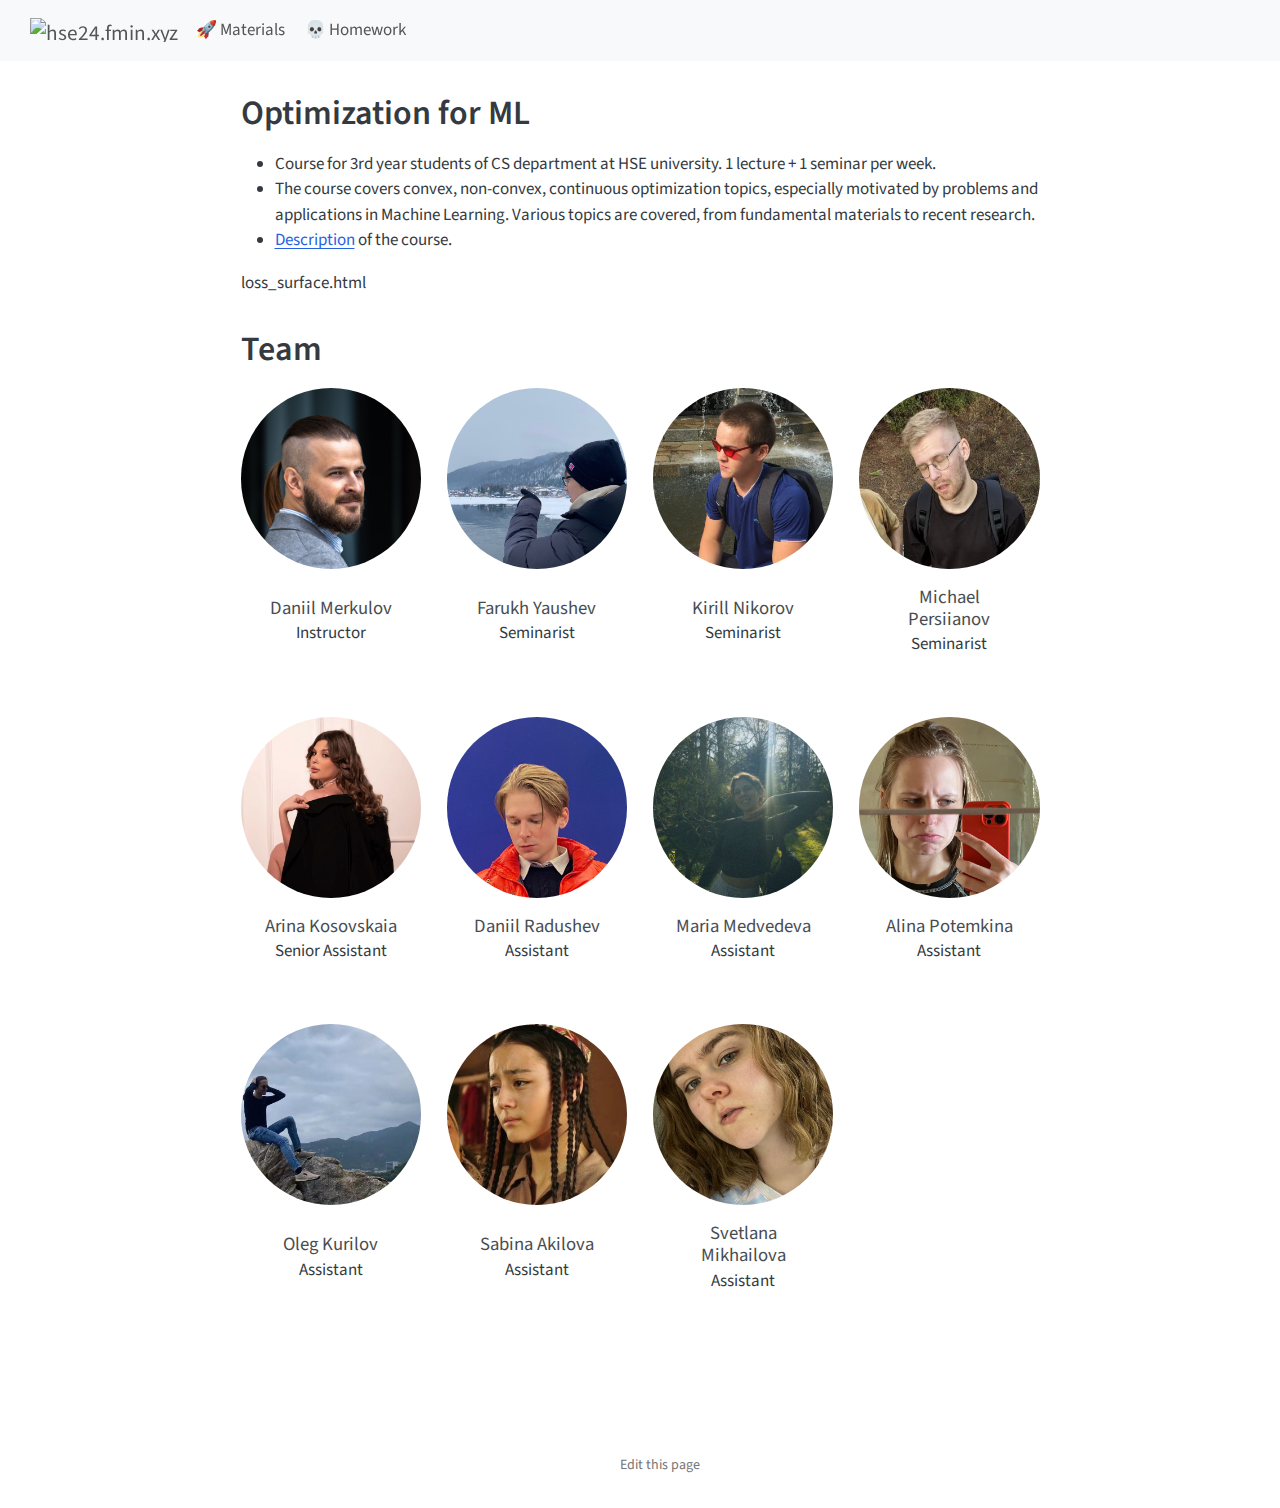
==== index.html @ 3925f7b0 "Built site for gh-pages" ====
<!DOCTYPE html>
<html xmlns="http://www.w3.org/1999/xhtml" lang="en" xml:lang="en"><head>

<meta charset="utf-8">
<meta name="generator" content="quarto-1.4.550">

<meta name="viewport" content="width=device-width, initial-scale=1.0, user-scalable=yes">


<title>🏡 Main</title>
<style>
code{white-space: pre-wrap;}
span.smallcaps{font-variant: small-caps;}
div.columns{display: flex; gap: min(4vw, 1.5em);}
div.column{flex: auto; overflow-x: auto;}
div.hanging-indent{margin-left: 1.5em; text-indent: -1.5em;}
ul.task-list{list-style: none;}
ul.task-list li input[type="checkbox"] {
  width: 0.8em;
  margin: 0 0.8em 0.2em -1em; /* quarto-specific, see https://github.com/quarto-dev/quarto-cli/issues/4556 */ 
  vertical-align: middle;
}
</style>


<script src="site_libs/quarto-nav/quarto-nav.js"></script>
<script src="site_libs/quarto-nav/headroom.min.js"></script>
<script src="site_libs/clipboard/clipboard.min.js"></script>
<script src="site_libs/quarto-search/autocomplete.umd.js"></script>
<script src="site_libs/quarto-search/fuse.min.js"></script>
<script src="site_libs/quarto-search/quarto-search.js"></script>
<meta name="quarto:offset" content="./">
<link href="./favicon.svg" rel="icon" type="image/svg+xml">
<script src="site_libs/quarto-listing/list.min.js"></script>
<script src="site_libs/quarto-listing/quarto-listing.js"></script>
<script src="site_libs/quarto-html/quarto.js"></script>
<script src="site_libs/quarto-html/popper.min.js"></script>
<script src="site_libs/quarto-html/tippy.umd.min.js"></script>
<script src="site_libs/quarto-html/anchor.min.js"></script>
<link href="site_libs/quarto-html/tippy.css" rel="stylesheet">
<link href="site_libs/quarto-html/quarto-syntax-highlighting.css" rel="stylesheet" id="quarto-text-highlighting-styles">
<script src="site_libs/bootstrap/bootstrap.min.js"></script>
<link href="site_libs/bootstrap/bootstrap-icons.css" rel="stylesheet">
<link href="site_libs/bootstrap/bootstrap.min.css" rel="stylesheet" id="quarto-bootstrap" data-mode="light">
<script id="quarto-search-options" type="application/json">{
  "location": "navbar",
  "copy-button": false,
  "collapse-after": 3,
  "panel-placement": "end",
  "type": "textbox",
  "limit": 50,
  "keyboard-shortcut": [
    "f",
    "/",
    "s"
  ],
  "language": {
    "search-no-results-text": "No results",
    "search-matching-documents-text": "matching documents",
    "search-copy-link-title": "Copy link to search",
    "search-hide-matches-text": "Hide additional matches",
    "search-more-match-text": "more match in this document",
    "search-more-matches-text": "more matches in this document",
    "search-clear-button-title": "Clear",
    "search-text-placeholder": "",
    "search-detached-cancel-button-title": "Cancel",
    "search-submit-button-title": "Submit",
    "search-label": "Search"
  }
}</script>
<script>

  window.document.addEventListener("DOMContentLoaded", function (_event) {
    const listingTargetEl = window.document.querySelector('#listing-team .list');
    if (!listingTargetEl) {
      // No listing discovered, do not attach.
      return; 
    }

    const options = {
      valueNames: ['listing-name','listing-role','listing-image',{ data: ['index'] },{ data: ['categories'] }],
      
      searchColumns: ["listing-name","listing-role","listing-image"],
    };

    window['quarto-listings'] = window['quarto-listings'] || {};
    window['quarto-listings']['listing-team'] = new List('listing-team', options);

    if (window['quarto-listing-loaded']) {
      window['quarto-listing-loaded']();
    }
  });

  window.addEventListener('hashchange',() => {
    if (window['quarto-listing-loaded']) {
      window['quarto-listing-loaded']();
    }
  })
  </script>
<script src="https://cdn.jsdelivr.net/npm/katex@0.16.9/dist/contrib/copy-tex.min.js" integrity="sha384-ww/583aHhxWkz5DEVn6OKtNiIaLi2iBRNZXfJRiY1Ai7tnJ9UXpEsyvOITVpTl4A" crossorigin="anonymous"></script>

  <script>window.backupDefine = window.define; window.define = undefined;</script><script src="https://cdn.jsdelivr.net/npm/katex@0.15.1/dist/katex.min.js"></script>
  <script>document.addEventListener("DOMContentLoaded", function () {
 var mathElements = document.getElementsByClassName("math");
 var macros = [];
 for (var i = 0; i < mathElements.length; i++) {
  var texText = mathElements[i].firstChild;
  if (mathElements[i].tagName == "SPAN") {
   katex.render(texText.data, mathElements[i], {
    displayMode: mathElements[i].classList.contains('display'),
    throwOnError: false,
    macros: macros,
    fleqn: false
   });
}}});
  </script>
  <script>window.define = window.backupDefine; window.backupDefine = undefined;</script><link rel="stylesheet" href="https://cdn.jsdelivr.net/npm/katex@0.15.1/dist/katex.min.css">

<script type="text/javascript">
const typesetMath = (el) => {
  if (window.MathJax) {
    // MathJax Typeset
    window.MathJax.typeset([el]);
  } else if (window.katex) {
    // KaTeX Render
    var mathElements = el.getElementsByClassName("math");
    var macros = [];
    for (var i = 0; i < mathElements.length; i++) {
      var texText = mathElements[i].firstChild;
      if (mathElements[i].tagName == "SPAN") {
        window.katex.render(texText.data, mathElements[i], {
          displayMode: mathElements[i].classList.contains('display'),
          throwOnError: false,
          macros: macros,
          fleqn: false
        });
      }
    }
  }
}
window.Quarto = {
  typesetMath
};
</script>

<meta property="og:title" content="🏡 Main">
<meta name="twitter:title" content="🏡 Main">
<meta name="twitter:card" content="summary">
</head>

<body class="nav-fixed fullcontent">

<div id="quarto-search-results"></div>
  <header id="quarto-header" class="headroom fixed-top">
    <nav class="navbar navbar-expand-lg " data-bs-theme="dark">
      <div class="navbar-container container-fluid">
      <div class="navbar-brand-container mx-auto">
    <a href="./index.html" class="navbar-brand navbar-brand-logo">
    <img src="./logo.svg" alt="hse24.fmin.xyz" class="navbar-logo">
    </a>
  </div>
            <div id="quarto-search" class="" title="Search"></div>
          <button class="navbar-toggler" type="button" data-bs-toggle="collapse" data-bs-target="#navbarCollapse" aria-controls="navbarCollapse" aria-expanded="false" aria-label="Toggle navigation" onclick="if (window.quartoToggleHeadroom) { window.quartoToggleHeadroom(); }">
  <span class="navbar-toggler-icon"></span>
</button>
          <div class="collapse navbar-collapse" id="navbarCollapse">
            <ul class="navbar-nav navbar-nav-scroll me-auto">
  <li class="nav-item">
    <a class="nav-link" href="./program.html"> 
<span class="menu-text">🚀 Materials</span></a>
  </li>  
  <li class="nav-item">
    <a class="nav-link" href="./homework.html"> 
<span class="menu-text">💀 Homework</span></a>
  </li>  
</ul>
          </div> <!-- /navcollapse -->
          <div class="quarto-navbar-tools tools-wide">
    <a href="https://github.com/MerkulovDaniil/hse24" title="" class="quarto-navigation-tool px-1" aria-label=""><i class="bi bi-github"></i></a>
    <a href="https://www.youtube.com/playlist?list=PLQSHEO58cjmPPMG0-jUeHNanO-3u6O_w4" title="" class="quarto-navigation-tool px-1" aria-label=""><i class="bi bi-youtube"></i></a>
    <a href="https://t.me/hse24_fmin" title="" class="quarto-navigation-tool px-1" aria-label=""><i class="bi bi-telegram"></i></a>
    <a href="https://fmin.xyz" title="" class="quarto-navigation-tool px-1" aria-label=""><i class="bi bi-gem"></i></a>
</div>
      </div> <!-- /container-fluid -->
    </nav>
</header>
<!-- content -->
<div id="quarto-content" class="quarto-container page-columns page-rows-contents page-layout-article page-navbar">
<!-- sidebar -->
<!-- margin-sidebar -->
    
<!-- main -->
<main class="content" id="quarto-document-content">

<header id="title-block-header">
</header>


<section id="optimization-for-ml" class="level1">
<h1>Optimization for ML</h1>
<ul>
<li>Course for 3rd year students of CS department at HSE university. 1 lecture + 1 seminar per week.</li>
<li>The course covers convex, non-convex, continuous optimization topics, especially motivated by problems and applications in Machine Learning. Various topics are covered, from fundamental materials to recent research.</li>
<li><a href="./lectures/lec_0/lec_0.pdf">Description</a> of the course.</li>
</ul>
<div class="plotly">
<p>loss_surface.html</p>
</div>
</section>
<section id="team" class="level1">
<h1>Team</h1>
<div id="listing-team" class="quarto-listing quarto-listing-container-custom">
<div id="listing-team" class="quarto-listing quarto-listing-container-grid">
    <div class="list grid quarto-listing-cols-4">
        
            <div class="g-col-1">
                <div class="quarto-grid-item card h-100 card-left borderless">
                  <p class="card-img-top">
                    <img src="photos/dm.jpeg" class="thumbnail-image card-img" style="height: 150px;">
                  </p>
                  <div class="card-body post-contents">
                    <h5 class="no-anchor card-title listing-title" data-anchor-id="team">
                      Daniil Merkulov
                    </h5>
                    <p>Instructor</p>
                  </div>
                </div>
              </div>
        
            <div class="g-col-1">
                <div class="quarto-grid-item card h-100 card-left borderless">
                  <p class="card-img-top">
                    <img src="photos/fy.jpeg" class="thumbnail-image card-img" style="height: 150px;">
                  </p>
                  <div class="card-body post-contents">
                    <h5 class="no-anchor card-title listing-title">
                      Farukh Yaushev
                    </h5>
                    <p>Seminarist</p>
                  </div>
                </div>
              </div>
        
            <div class="g-col-1">
                <div class="quarto-grid-item card h-100 card-left borderless">
                  <p class="card-img-top">
                    <img src="photos/kn.jpeg" class="thumbnail-image card-img" style="height: 150px;">
                  </p>
                  <div class="card-body post-contents">
                    <h5 class="no-anchor card-title listing-title">
                      Kirill Nikorov
                    </h5>
                    <p>Seminarist</p>
                  </div>
                </div>
              </div>
        
            <div class="g-col-1">
                <div class="quarto-grid-item card h-100 card-left borderless">
                  <p class="card-img-top">
                    <img src="photos/mp.jpeg" class="thumbnail-image card-img" style="height: 150px;">
                  </p>
                  <div class="card-body post-contents">
                    <h5 class="no-anchor card-title listing-title">
                      Michael Persiianov
                    </h5>
                    <p>Seminarist</p>
                  </div>
                </div>
              </div>
        
            <div class="g-col-1">
                <div class="quarto-grid-item card h-100 card-left borderless">
                  <p class="card-img-top">
                    <img src="photos/ak.jpeg" class="thumbnail-image card-img" style="height: 150px;">
                  </p>
                  <div class="card-body post-contents">
                    <h5 class="no-anchor card-title listing-title">
                      Arina Kosovskaia
                    </h5>
                    <p>Senior Assistant</p>
                  </div>
                </div>
              </div>
        
            <div class="g-col-1">
                <div class="quarto-grid-item card h-100 card-left borderless">
                  <p class="card-img-top">
                    <img src="photos/d.jpeg" class="thumbnail-image card-img" style="height: 150px;">
                  </p>
                  <div class="card-body post-contents">
                    <h5 class="no-anchor card-title listing-title">
                      Daniil Radushev
                    </h5>
                    <p>Assistant</p>
                  </div>
                </div>
              </div>
        
            <div class="g-col-1">
                <div class="quarto-grid-item card h-100 card-left borderless">
                  <p class="card-img-top">
                    <img src="photos/mm.jpeg" class="thumbnail-image card-img" style="height: 150px;">
                  </p>
                  <div class="card-body post-contents">
                    <h5 class="no-anchor card-title listing-title">
                      Maria Medvedeva
                    </h5>
                    <p>Assistant</p>
                  </div>
                </div>
              </div>
        
            <div class="g-col-1">
                <div class="quarto-grid-item card h-100 card-left borderless">
                  <p class="card-img-top">
                    <img src="photos/ap.jpeg" class="thumbnail-image card-img" style="height: 150px;">
                  </p>
                  <div class="card-body post-contents">
                    <h5 class="no-anchor card-title listing-title">
                      Alina Potemkina
                    </h5>
                    <p>Assistant</p>
                  </div>
                </div>
              </div>
        
            <div class="g-col-1">
                <div class="quarto-grid-item card h-100 card-left borderless">
                  <p class="card-img-top">
                    <img src="photos/ok.jpeg" class="thumbnail-image card-img" style="height: 150px;">
                  </p>
                  <div class="card-body post-contents">
                    <h5 class="no-anchor card-title listing-title">
                      Oleg Kurilov
                    </h5>
                    <p>Assistant</p>
                  </div>
                </div>
              </div>
        
            <div class="g-col-1">
                <div class="quarto-grid-item card h-100 card-left borderless">
                  <p class="card-img-top">
                    <img src="photos/s.jpeg" class="thumbnail-image card-img" style="height: 150px;">
                  </p>
                  <div class="card-body post-contents">
                    <h5 class="no-anchor card-title listing-title">
                      Sabina Akilova
                    </h5>
                    <p>Assistant</p>
                  </div>
                </div>
              </div>
        
            <div class="g-col-1">
                <div class="quarto-grid-item card h-100 card-left borderless">
                  <p class="card-img-top">
                    <img src="photos/sm.jpeg" class="thumbnail-image card-img" style="height: 150px;">
                  </p>
                  <div class="card-body post-contents">
                    <h5 class="no-anchor card-title listing-title">
                      Svetlana Mikhailova
                    </h5>
                    <p>Assistant</p>
                  </div>
                </div>
              </div>
        
    </div>
</div>
<div class="listing-no-matching d-none">
No matching items
</div>
</div>



</section>

</main> <!-- /main -->
<script id="quarto-html-after-body" type="application/javascript">
window.document.addEventListener("DOMContentLoaded", function (event) {
  const toggleBodyColorMode = (bsSheetEl) => {
    const mode = bsSheetEl.getAttribute("data-mode");
    const bodyEl = window.document.querySelector("body");
    if (mode === "dark") {
      bodyEl.classList.add("quarto-dark");
      bodyEl.classList.remove("quarto-light");
    } else {
      bodyEl.classList.add("quarto-light");
      bodyEl.classList.remove("quarto-dark");
    }
  }
  const toggleBodyColorPrimary = () => {
    const bsSheetEl = window.document.querySelector("link#quarto-bootstrap");
    if (bsSheetEl) {
      toggleBodyColorMode(bsSheetEl);
    }
  }
  toggleBodyColorPrimary();  
  const icon = "";
  const anchorJS = new window.AnchorJS();
  anchorJS.options = {
    placement: 'right',
    icon: icon
  };
  anchorJS.add('.anchored');
  const isCodeAnnotation = (el) => {
    for (const clz of el.classList) {
      if (clz.startsWith('code-annotation-')) {                     
        return true;
      }
    }
    return false;
  }
  const clipboard = new window.ClipboardJS('.code-copy-button', {
    text: function(trigger) {
      const codeEl = trigger.previousElementSibling.cloneNode(true);
      for (const childEl of codeEl.children) {
        if (isCodeAnnotation(childEl)) {
          childEl.remove();
        }
      }
      return codeEl.innerText;
    }
  });
  clipboard.on('success', function(e) {
    // button target
    const button = e.trigger;
    // don't keep focus
    button.blur();
    // flash "checked"
    button.classList.add('code-copy-button-checked');
    var currentTitle = button.getAttribute("title");
    button.setAttribute("title", "Copied!");
    let tooltip;
    if (window.bootstrap) {
      button.setAttribute("data-bs-toggle", "tooltip");
      button.setAttribute("data-bs-placement", "left");
      button.setAttribute("data-bs-title", "Copied!");
      tooltip = new bootstrap.Tooltip(button, 
        { trigger: "manual", 
          customClass: "code-copy-button-tooltip",
          offset: [0, -8]});
      tooltip.show();    
    }
    setTimeout(function() {
      if (tooltip) {
        tooltip.hide();
        button.removeAttribute("data-bs-title");
        button.removeAttribute("data-bs-toggle");
        button.removeAttribute("data-bs-placement");
      }
      button.setAttribute("title", currentTitle);
      button.classList.remove('code-copy-button-checked');
    }, 1000);
    // clear code selection
    e.clearSelection();
  });
    var localhostRegex = new RegExp(/^(?:http|https):\/\/localhost\:?[0-9]*\//);
    var mailtoRegex = new RegExp(/^mailto:/);
      var filterRegex = new RegExp("https:\/\/hse24\.fmin\.xyz");
    var isInternal = (href) => {
        return filterRegex.test(href) || localhostRegex.test(href) || mailtoRegex.test(href);
    }
    // Inspect non-navigation links and adorn them if external
 	var links = window.document.querySelectorAll('a[href]:not(.nav-link):not(.navbar-brand):not(.toc-action):not(.sidebar-link):not(.sidebar-item-toggle):not(.pagination-link):not(.no-external):not([aria-hidden]):not(.dropdown-item):not(.quarto-navigation-tool)');
    for (var i=0; i<links.length; i++) {
      const link = links[i];
      if (!isInternal(link.href)) {
          // target, if specified
          link.setAttribute("target", "_blank");
          if (link.getAttribute("rel") === null) {
            link.setAttribute("rel", "noopener");
          }
      }
    }
  function tippyHover(el, contentFn, onTriggerFn, onUntriggerFn) {
    const config = {
      allowHTML: true,
      maxWidth: 500,
      delay: 100,
      arrow: false,
      appendTo: function(el) {
          return el.parentElement;
      },
      interactive: true,
      interactiveBorder: 10,
      theme: 'quarto',
      placement: 'bottom-start',
    };
    if (contentFn) {
      config.content = contentFn;
    }
    if (onTriggerFn) {
      config.onTrigger = onTriggerFn;
    }
    if (onUntriggerFn) {
      config.onUntrigger = onUntriggerFn;
    }
    window.tippy(el, config); 
  }
  const noterefs = window.document.querySelectorAll('a[role="doc-noteref"]');
  for (var i=0; i<noterefs.length; i++) {
    const ref = noterefs[i];
    tippyHover(ref, function() {
      // use id or data attribute instead here
      let href = ref.getAttribute('data-footnote-href') || ref.getAttribute('href');
      try { href = new URL(href).hash; } catch {}
      const id = href.replace(/^#\/?/, "");
      const note = window.document.getElementById(id);
      return note.innerHTML;
    });
  }
  const xrefs = window.document.querySelectorAll('a.quarto-xref');
  const processXRef = (id, note) => {
    // Strip column container classes
    const stripColumnClz = (el) => {
      el.classList.remove("page-full", "page-columns");
      if (el.children) {
        for (const child of el.children) {
          stripColumnClz(child);
        }
      }
    }
    stripColumnClz(note)
    if (id === null || id.startsWith('sec-')) {
      // Special case sections, only their first couple elements
      const container = document.createElement("div");
      if (note.children && note.children.length > 2) {
        container.appendChild(note.children[0].cloneNode(true));
        for (let i = 1; i < note.children.length; i++) {
          const child = note.children[i];
          if (child.tagName === "P" && child.innerText === "") {
            continue;
          } else {
            container.appendChild(child.cloneNode(true));
            break;
          }
        }
        if (window.Quarto?.typesetMath) {
          window.Quarto.typesetMath(container);
        }
        return container.innerHTML
      } else {
        if (window.Quarto?.typesetMath) {
          window.Quarto.typesetMath(note);
        }
        return note.innerHTML;
      }
    } else {
      // Remove any anchor links if they are present
      const anchorLink = note.querySelector('a.anchorjs-link');
      if (anchorLink) {
        anchorLink.remove();
      }
      if (window.Quarto?.typesetMath) {
        window.Quarto.typesetMath(note);
      }
      // TODO in 1.5, we should make sure this works without a callout special case
      if (note.classList.contains("callout")) {
        return note.outerHTML;
      } else {
        return note.innerHTML;
      }
    }
  }
  for (var i=0; i<xrefs.length; i++) {
    const xref = xrefs[i];
    tippyHover(xref, undefined, function(instance) {
      instance.disable();
      let url = xref.getAttribute('href');
      let hash = undefined; 
      if (url.startsWith('#')) {
        hash = url;
      } else {
        try { hash = new URL(url).hash; } catch {}
      }
      if (hash) {
        const id = hash.replace(/^#\/?/, "");
        const note = window.document.getElementById(id);
        if (note !== null) {
          try {
            const html = processXRef(id, note.cloneNode(true));
            instance.setContent(html);
          } finally {
            instance.enable();
            instance.show();
          }
        } else {
          // See if we can fetch this
          fetch(url.split('#')[0])
          .then(res => res.text())
          .then(html => {
            const parser = new DOMParser();
            const htmlDoc = parser.parseFromString(html, "text/html");
            const note = htmlDoc.getElementById(id);
            if (note !== null) {
              const html = processXRef(id, note);
              instance.setContent(html);
            } 
          }).finally(() => {
            instance.enable();
            instance.show();
          });
        }
      } else {
        // See if we can fetch a full url (with no hash to target)
        // This is a special case and we should probably do some content thinning / targeting
        fetch(url)
        .then(res => res.text())
        .then(html => {
          const parser = new DOMParser();
          const htmlDoc = parser.parseFromString(html, "text/html");
          const note = htmlDoc.querySelector('main.content');
          if (note !== null) {
            // This should only happen for chapter cross references
            // (since there is no id in the URL)
            // remove the first header
            if (note.children.length > 0 && note.children[0].tagName === "HEADER") {
              note.children[0].remove();
            }
            const html = processXRef(null, note);
            instance.setContent(html);
          } 
        }).finally(() => {
          instance.enable();
          instance.show();
        });
      }
    }, function(instance) {
    });
  }
      let selectedAnnoteEl;
      const selectorForAnnotation = ( cell, annotation) => {
        let cellAttr = 'data-code-cell="' + cell + '"';
        let lineAttr = 'data-code-annotation="' +  annotation + '"';
        const selector = 'span[' + cellAttr + '][' + lineAttr + ']';
        return selector;
      }
      const selectCodeLines = (annoteEl) => {
        const doc = window.document;
        const targetCell = annoteEl.getAttribute("data-target-cell");
        const targetAnnotation = annoteEl.getAttribute("data-target-annotation");
        const annoteSpan = window.document.querySelector(selectorForAnnotation(targetCell, targetAnnotation));
        const lines = annoteSpan.getAttribute("data-code-lines").split(",");
        const lineIds = lines.map((line) => {
          return targetCell + "-" + line;
        })
        let top = null;
        let height = null;
        let parent = null;
        if (lineIds.length > 0) {
            //compute the position of the single el (top and bottom and make a div)
            const el = window.document.getElementById(lineIds[0]);
            top = el.offsetTop;
            height = el.offsetHeight;
            parent = el.parentElement.parentElement;
          if (lineIds.length > 1) {
            const lastEl = window.document.getElementById(lineIds[lineIds.length - 1]);
            const bottom = lastEl.offsetTop + lastEl.offsetHeight;
            height = bottom - top;
          }
          if (top !== null && height !== null && parent !== null) {
            // cook up a div (if necessary) and position it 
            let div = window.document.getElementById("code-annotation-line-highlight");
            if (div === null) {
              div = window.document.createElement("div");
              div.setAttribute("id", "code-annotation-line-highlight");
              div.style.position = 'absolute';
              parent.appendChild(div);
            }
            div.style.top = top - 2 + "px";
            div.style.height = height + 4 + "px";
            div.style.left = 0;
            let gutterDiv = window.document.getElementById("code-annotation-line-highlight-gutter");
            if (gutterDiv === null) {
              gutterDiv = window.document.createElement("div");
              gutterDiv.setAttribute("id", "code-annotation-line-highlight-gutter");
              gutterDiv.style.position = 'absolute';
              const codeCell = window.document.getElementById(targetCell);
              const gutter = codeCell.querySelector('.code-annotation-gutter');
              gutter.appendChild(gutterDiv);
            }
            gutterDiv.style.top = top - 2 + "px";
            gutterDiv.style.height = height + 4 + "px";
          }
          selectedAnnoteEl = annoteEl;
        }
      };
      const unselectCodeLines = () => {
        const elementsIds = ["code-annotation-line-highlight", "code-annotation-line-highlight-gutter"];
        elementsIds.forEach((elId) => {
          const div = window.document.getElementById(elId);
          if (div) {
            div.remove();
          }
        });
        selectedAnnoteEl = undefined;
      };
        // Handle positioning of the toggle
    window.addEventListener(
      "resize",
      throttle(() => {
        elRect = undefined;
        if (selectedAnnoteEl) {
          selectCodeLines(selectedAnnoteEl);
        }
      }, 10)
    );
    function throttle(fn, ms) {
    let throttle = false;
    let timer;
      return (...args) => {
        if(!throttle) { // first call gets through
            fn.apply(this, args);
            throttle = true;
        } else { // all the others get throttled
            if(timer) clearTimeout(timer); // cancel #2
            timer = setTimeout(() => {
              fn.apply(this, args);
              timer = throttle = false;
            }, ms);
        }
      };
    }
      // Attach click handler to the DT
      const annoteDls = window.document.querySelectorAll('dt[data-target-cell]');
      for (const annoteDlNode of annoteDls) {
        annoteDlNode.addEventListener('click', (event) => {
          const clickedEl = event.target;
          if (clickedEl !== selectedAnnoteEl) {
            unselectCodeLines();
            const activeEl = window.document.querySelector('dt[data-target-cell].code-annotation-active');
            if (activeEl) {
              activeEl.classList.remove('code-annotation-active');
            }
            selectCodeLines(clickedEl);
            clickedEl.classList.add('code-annotation-active');
          } else {
            // Unselect the line
            unselectCodeLines();
            clickedEl.classList.remove('code-annotation-active');
          }
        });
      }
  const findCites = (el) => {
    const parentEl = el.parentElement;
    if (parentEl) {
      const cites = parentEl.dataset.cites;
      if (cites) {
        return {
          el,
          cites: cites.split(' ')
        };
      } else {
        return findCites(el.parentElement)
      }
    } else {
      return undefined;
    }
  };
  var bibliorefs = window.document.querySelectorAll('a[role="doc-biblioref"]');
  for (var i=0; i<bibliorefs.length; i++) {
    const ref = bibliorefs[i];
    const citeInfo = findCites(ref);
    if (citeInfo) {
      tippyHover(citeInfo.el, function() {
        var popup = window.document.createElement('div');
        citeInfo.cites.forEach(function(cite) {
          var citeDiv = window.document.createElement('div');
          citeDiv.classList.add('hanging-indent');
          citeDiv.classList.add('csl-entry');
          var biblioDiv = window.document.getElementById('ref-' + cite);
          if (biblioDiv) {
            citeDiv.innerHTML = biblioDiv.innerHTML;
          }
          popup.appendChild(citeDiv);
        });
        return popup.innerHTML;
      });
    }
  }
});
</script>
</div> <!-- /content -->




<footer class="footer"><div class="nav-footer"><div class="nav-footer-center"><div class="toc-actions"><ul><li><a href="https://github.com/MerkulovDaniil/hse24/edit/main/index.md" class="toc-action"><i class="bi bi-github"></i>Edit this page</a></li></ul></div></div></div></footer></body></html>
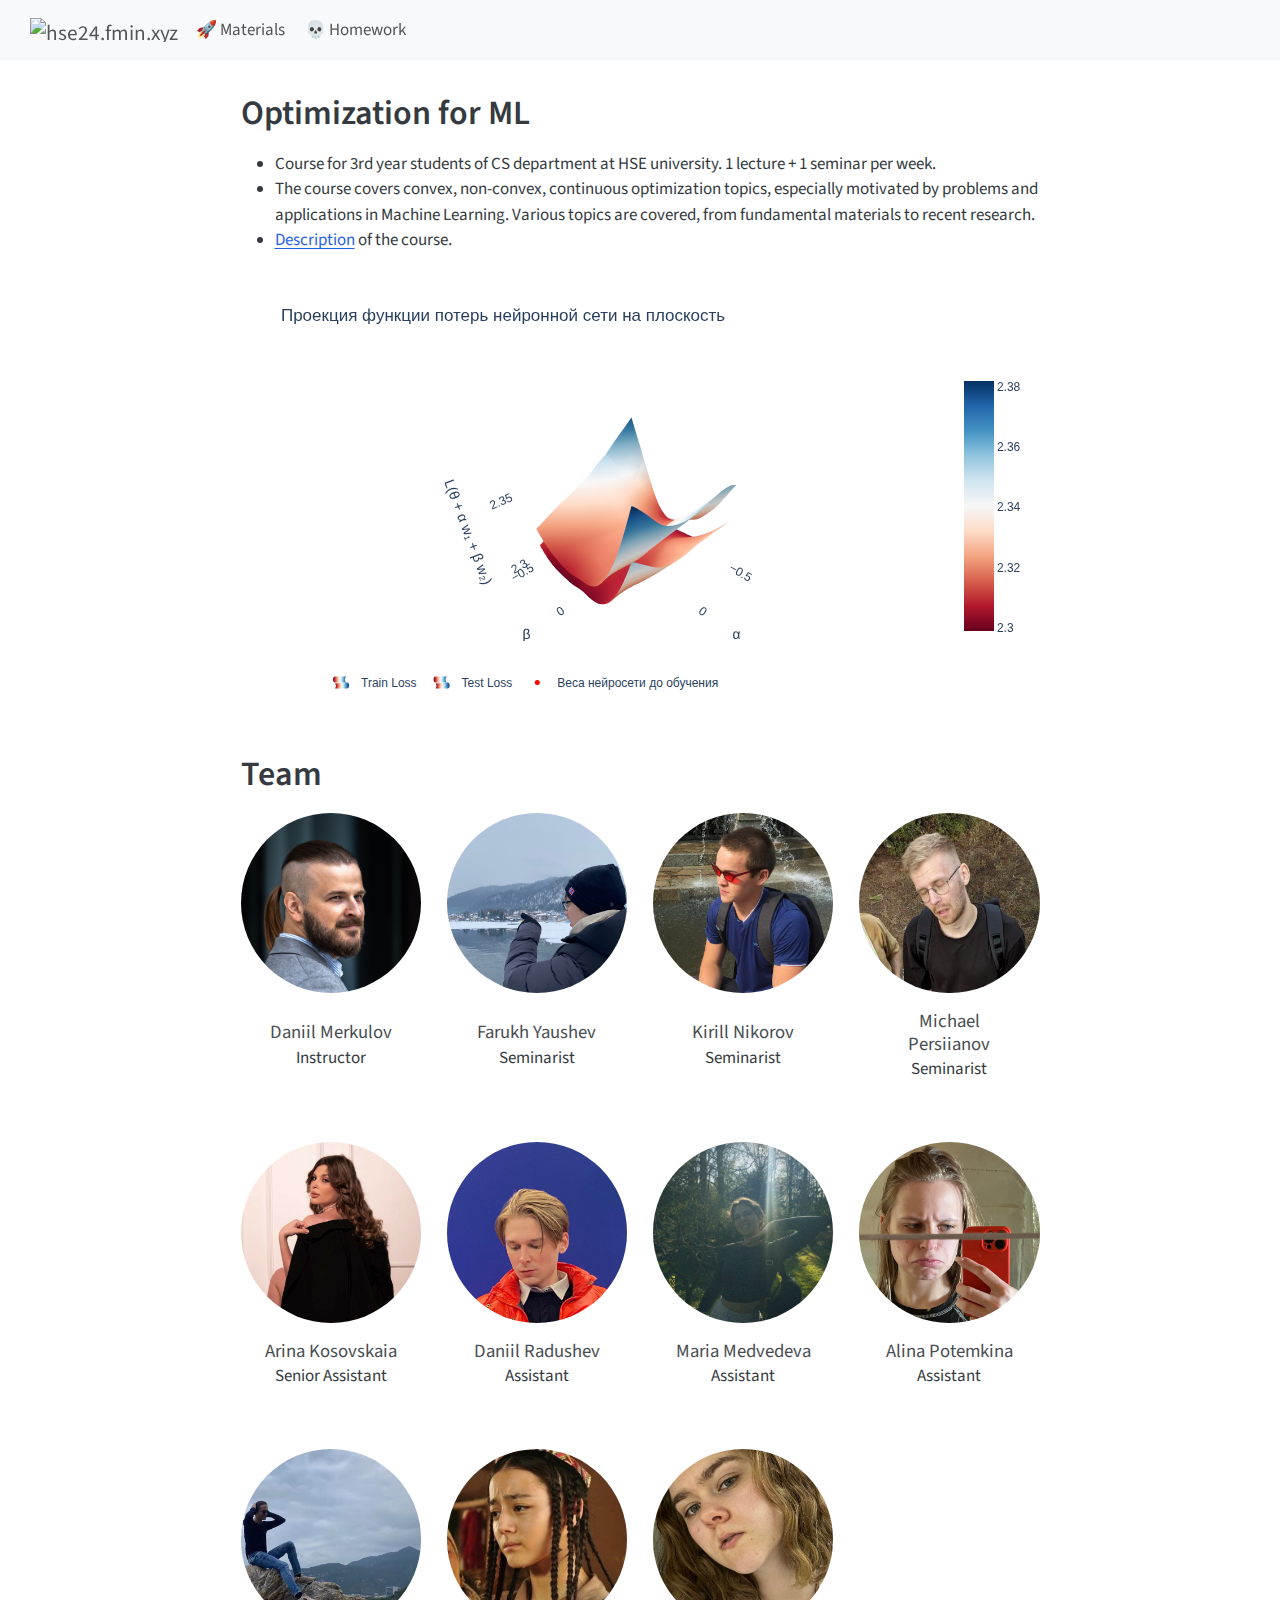
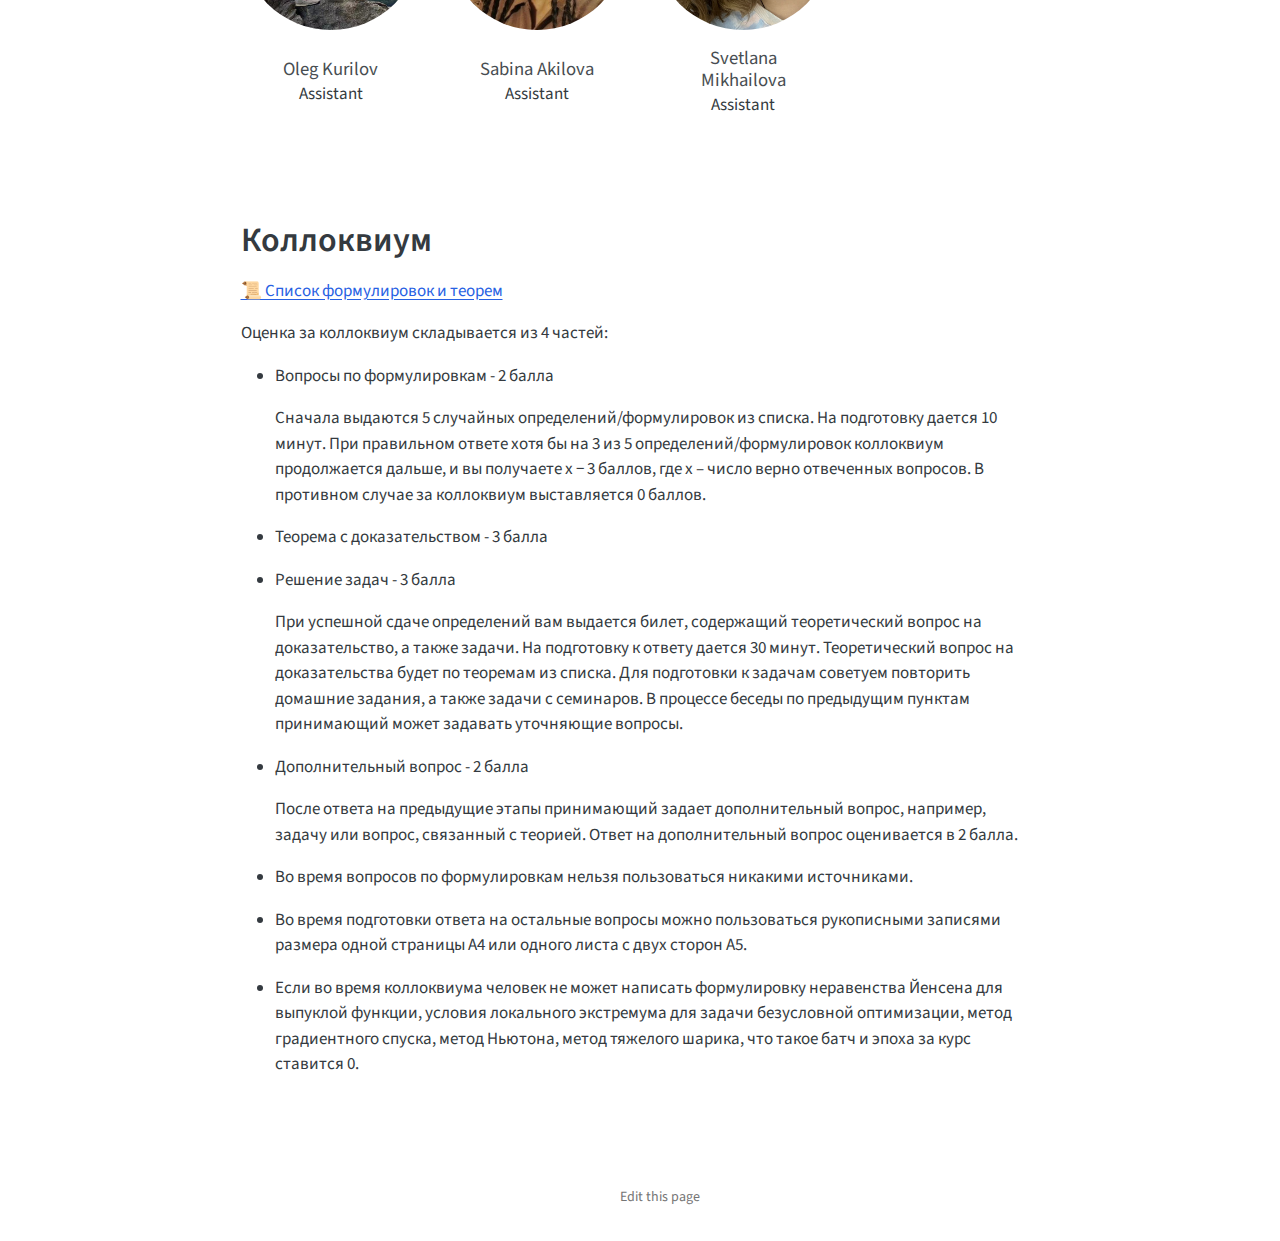
==== commit de22ee7c: "Built site for gh-pages" ====
--- a/index.html
+++ b/index.html
@@ -2,7 +2,7 @@
 <html xmlns="http://www.w3.org/1999/xhtml" lang="en" xml:lang="en"><head>
 
 <meta charset="utf-8">
-<meta name="generator" content="quarto-1.4.550">
+<meta name="generator" content="quarto-1.4.554">
 
 <meta name="viewport" content="width=device-width, initial-scale=1.0, user-scalable=yes">
 
@@ -144,7 +144,9 @@
 </script>
 
 <meta property="og:title" content="🏡 Main">
+<meta property="og:description" content="">
 <meta name="twitter:title" content="🏡 Main">
+<meta name="twitter:description" content="">
 <meta name="twitter:card" content="summary">
 </head>
 
@@ -203,9 +205,8 @@
 <li>The course covers convex, non-convex, continuous optimization topics, especially motivated by problems and applications in Machine Learning. Various topics are covered, from fundamental materials to recent research.</li>
 <li><a href="./lectures/lec_0/lec_0.pdf">Description</a> of the course.</li>
 </ul>
-<div class="plotly">
-<p>loss_surface.html</p>
-</div>
+<div>                        <script type="text/javascript">window.PlotlyConfig = {MathJaxConfig: 'local'};</script>
+        <script charset="utf-8" src="https://cdn.plot.ly/plotly-2.24.1.min.js"></script>                <div id="6751aebf-e79e-41d0-a010-e75792e15b63" class="plotly-graph-div" style="height:100%; width:100%;"></div>            <script type="text/javascript">                                    window.PLOTLYENV=window.PLOTLYENV || {};                                    if (document.getElementById("6751aebf-e79e-41d0-a010-e75792e15b63")) {                    Plotly.newPlot(                        "6751aebf-e79e-41d0-a010-e75792e15b63",                        [{"cmax":2.3818585872650146,"cmin":2.2989792823791504,"coloraxis":"coloraxis","colorscale":[[0.0,"rgb(103,0,31)"],[0.1,"rgb(178,24,43)"],[0.2,"rgb(214,96,77)"],[0.3,"rgb(244,165,130)"],[0.4,"rgb(253,219,199)"],[0.5,"rgb(247,247,247)"],[0.6,"rgb(209,229,240)"],[0.7,"rgb(146,197,222)"],[0.8,"rgb(67,147,195)"],[0.9,"rgb(33,102,172)"],[1.0,"rgb(5,48,97)"]],"hovertemplate":"\u03b1: %{x:.2f}\u003cbr\u003e\u03b2: %{y:.2f}\u003cbr\u003eTrain Loss: %{z:.2f}","name":"Train Loss","showlegend":true,"x":[-0.5,-0.48000001907348633,-0.4599999785423279,-0.4399999976158142,-0.42000001668930054,-0.3999999761581421,-0.3799999952316284,-0.36000001430511475,-0.3400000333786011,-0.3199999928474426,-0.30000001192092896,-0.2799999713897705,-0.25999999046325684,-0.24000000953674316,-0.2200000137090683,-0.20000003278255463,-0.18000000715255737,-0.15999998152256012,-0.14000000059604645,-0.12000000476837158,-0.10000002384185791,-0.08000002801418304,-0.06000000238418579,-0.04000002145767212,-0.019999995827674866,0.0,0.019999980926513672,0.039999961853027344,0.06000000238418579,0.07999998331069946,0.09999996423721313,0.12000000476837158,0.13999998569488525,0.15999996662139893,0.18000000715255737,0.19999998807907104,0.21999996900558472,0.24000000953674316,0.25999999046325684,0.2799999713897705,0.2999999523162842,0.3199999928474426,0.3399999737739563,0.35999995470046997,0.3799999952316284,0.3999999761581421,0.41999995708465576,0.4399999976158142,0.4599999785423279,0.47999995946884155,0.5],"y":[-0.5,-0.48000001907348633,-0.4599999785423279,-0.4399999976158142,-0.42000001668930054,-0.3999999761581421,-0.3799999952316284,-0.36000001430511475,-0.3400000333786011,-0.3199999928474426,-0.30000001192092896,-0.2799999713897705,-0.25999999046325684,-0.24000000953674316,-0.2200000137090683,-0.20000003278255463,-0.18000000715255737,-0.15999998152256012,-0.14000000059604645,-0.12000000476837158,-0.10000002384185791,-0.08000002801418304,-0.06000000238418579,-0.04000002145767212,-0.019999995827674866,0.0,0.019999980926513672,0.039999961853027344,0.06000000238418579,0.07999998331069946,0.09999996423721313,0.12000000476837158,0.13999998569488525,0.15999996662139893,0.18000000715255737,0.19999998807907104,0.21999996900558472,0.24000000953674316,0.25999999046325684,0.2799999713897705,0.2999999523162842,0.3199999928474426,0.3399999737739563,0.35999995470046997,0.3799999952316284,0.3999999761581421,0.41999995708465576,0.4399999976158142,0.4599999785423279,0.47999995946884155,0.5],"z":[[2.3722801208496094,2.3709723949432373,2.369638442993164,2.368353843688965,2.3671040534973145,2.365868091583252,2.3646388053894043,2.3634071350097656,2.3621597290039062,2.360873222351074,2.3595352172851562,2.358177661895752,2.356812000274658,2.3554720878601074,2.3541431427001953,2.352792739868164,2.351367473602295,2.349902629852295,2.3485560417175293,2.3474090099334717,2.346362829208374,2.3451099395751953,2.3435544967651367,2.342076063156128,2.340780735015869,2.3396170139312744,2.3385300636291504,2.337461471557617,2.33636474609375,2.3351402282714844,2.333843231201172,2.3325772285461426,2.331272840499878,2.32995867729187,2.3286828994750977,2.3274569511413574,2.326272964477539,2.325073719024658,2.323791980743408,2.322472095489502,2.3210678100585938,2.319594621658325,2.318174362182617,2.316812515258789,2.3154821395874023,2.3142757415771484,2.313239574432373,2.3122944831848145,2.311370849609375,2.310518741607666,2.3097221851348877],[2.3685646057128906,2.3674087524414062,2.366295099258423,2.365171432495117,2.364030599594116,2.3629117012023926,2.3618173599243164,2.3607075214385986,2.359570264816284,2.35840106010437,2.357189416885376,2.3559532165527344,2.3547048568725586,2.3534414768218994,2.3521623611450195,2.3508691787719727,2.3495216369628906,2.348090171813965,2.346688985824585,2.3454976081848145,2.344430446624756,2.3432984352111816,2.3418688774108887,2.3404488563537598,2.339231491088867,2.3381991386413574,2.337249279022217,2.3362979888916016,2.3352746963500977,2.3341660499572754,2.3329849243164062,2.331775188446045,2.3304972648620605,2.3291945457458496,2.327909469604492,2.3266172409057617,2.3253331184387207,2.3240437507629395,2.3226709365844727,2.321223497390747,2.3196945190429688,2.318168878555298,2.31673526763916,2.315380096435547,2.3140926361083984,2.3129067420959473,2.311779499053955,2.3107457160949707,2.309757709503174,2.3088173866271973,2.3079562187194824],[2.364919662475586,2.363974094390869,2.36299467086792,2.3620152473449707,2.361044406890869,2.3600239753723145,2.359036922454834,2.3580517768859863,2.357028007507324,2.3559823036193848,2.354886531829834,2.3537957668304443,2.3526525497436523,2.351470947265625,2.350248336791992,2.3490357398986816,2.347778558731079,2.3464300632476807,2.3450331687927246,2.343780517578125,2.342653512954712,2.341555595397949,2.340270519256592,2.3389387130737305,2.337848663330078,2.33689022064209,2.33603572845459,2.3351895809173584,2.3342151641845703,2.3332183361053467,2.332151174545288,2.3310065269470215,2.3297698497772217,2.328493595123291,2.327225685119629,2.3259310722351074,2.3245816230773926,2.323237895965576,2.32177472114563,2.3202085494995117,2.3185627460479736,2.316983699798584,2.3155035972595215,2.3140978813171387,2.3128244876861572,2.3116235733032227,2.3104593753814697,2.3093271255493164,2.308260440826416,2.307267189025879,2.3063855171203613],[2.361311435699463,2.3605763912200928,2.3597683906555176,2.358893871307373,2.358039617538452,2.3571863174438477,2.3563296794891357,2.355452537536621,2.354541301727295,2.3536038398742676,2.3526241779327393,2.3516287803649902,2.350618839263916,2.349536657333374,2.3483965396881104,2.347259998321533,2.3460774421691895,2.3448376655578613,2.343527317047119,2.3422303199768066,2.3410778045654297,2.3399851322174072,2.3388121128082275,2.337581157684326,2.3365626335144043,2.335684299468994,2.3348793983459473,2.3341007232666016,2.333216667175293,2.332308769226074,2.3312978744506836,2.3302042484283447,2.32901930809021,2.32778263092041,2.326540946960449,2.3252222537994385,2.3238167762756348,2.3223869800567627,2.3208680152893066,2.319284200668335,2.317668914794922,2.3160674571990967,2.3145289421081543,2.3130664825439453,2.3117353916168213,2.310497760772705,2.309246063232422,2.3080484867095947,2.306931972503662,2.3059239387512207,2.3049697875976562],[2.357773780822754,2.3571889400482178,2.3565564155578613,2.3558542728424072,2.355100631713867,2.3543758392333984,2.3536553382873535,2.352900981903076,2.352080821990967,2.3512344360351562,2.350353717803955,2.34946346282959,2.348557949066162,2.3476057052612305,2.3465991020202637,2.3455162048339844,2.3444528579711914,2.3433103561401367,2.342073917388916,2.3407905101776123,2.3396592140197754,2.338576555252075,2.337545394897461,2.3363752365112305,2.33538818359375,2.3345961570739746,2.3338258266448975,2.3330507278442383,2.332263708114624,2.3314032554626465,2.3304545879364014,2.3293983936309814,2.3282580375671387,2.3270421028137207,2.325788974761963,2.3244330883026123,2.322998046875,2.321469306945801,2.319916248321533,2.3183250427246094,2.3167405128479004,2.3152012825012207,2.313667058944702,2.3122310638427734,2.310861825942993,2.3095450401306152,2.3082237243652344,2.3069543838500977,2.30580472946167,2.3047256469726562,2.303694009780884],[2.3543128967285156,2.353875160217285,2.3533763885498047,2.3528337478637695,2.3522274494171143,2.351611375808716,2.351001739501953,2.350332736968994,2.3496198654174805,2.348869800567627,2.348090648651123,2.347296714782715,2.346479892730713,2.345637798309326,2.3447508811950684,2.343797445297241,2.342823028564453,2.341780185699463,2.340639591217041,2.339437484741211,2.338315486907959,2.3372769355773926,2.3363230228424072,2.33528995513916,2.3343558311462402,2.333595037460327,2.332831859588623,2.332101583480835,2.3313536643981934,2.3305158615112305,2.3295841217041016,2.328554153442383,2.3274340629577637,2.326230764389038,2.3249499797821045,2.323594093322754,2.3221280574798584,2.3205785751342773,2.3189942836761475,2.317396879196167,2.3158435821533203,2.314328908920288,2.3128790855407715,2.3114542961120605,2.3100523948669434,2.308680534362793,2.3073697090148926,2.3060972690582275,2.304892063140869,2.303744316101074,2.302612543106079],[2.3507447242736816,2.3505544662475586,2.350219488143921,2.3498125076293945,2.3493704795837402,2.348900318145752,2.3484010696411133,2.3478546142578125,2.3472344875335693,2.3465576171875,2.345879077911377,2.3451616764068604,2.3444604873657227,2.343705654144287,2.342928171157837,2.3420844078063965,2.34120774269104,2.3402717113494873,2.3392670154571533,2.3381848335266113,2.337094783782959,2.3361167907714844,2.335226535797119,2.334318161010742,2.3334178924560547,2.3326661586761475,2.3319666385650635,2.3312273025512695,2.3304615020751953,2.3296217918395996,2.3286991119384766,2.327655076980591,2.3265371322631836,2.325310230255127,2.3240253925323486,2.322678565979004,2.3212108612060547,2.3196864128112793,2.318113327026367,2.316554069519043,2.315011978149414,2.3135509490966797,2.3121280670166016,2.310676097869873,2.3092548847198486,2.3078629970550537,2.3065357208251953,2.3052773475646973,2.3040428161621094,2.302849769592285,2.3017172813415527],[2.346958637237549,2.3470475673675537,2.3469676971435547,2.3467624187469482,2.3464744091033936,2.3461639881134033,2.34578800201416,2.3453733921051025,2.3448915481567383,2.344332695007324,2.34372615814209,2.343118667602539,2.342475175857544,2.3418197631835938,2.3411529064178467,2.3404202461242676,2.3396353721618652,2.338804244995117,2.3379263877868652,2.336986541748047,2.335998058319092,2.3350534439086914,2.3342437744140625,2.333448886871338,2.332581043243408,2.3318488597869873,2.3311729431152344,2.3304343223571777,2.329625129699707,2.3287715911865234,2.3278353214263916,2.3267629146575928,2.3256142139434814,2.3243629932403564,2.3230714797973633,2.32171630859375,2.3202943801879883,2.3187942504882812,2.317282199859619,2.3157455921173096,2.314232349395752,2.312798261642456,2.311335563659668,2.3098952770233154,2.308462619781494,2.3070812225341797,2.3057377338409424,2.3044519424438477,2.3032565116882324,2.3020401000976562,2.300914764404297],[2.3429770469665527,2.343348503112793,2.3435521125793457,2.3435771465301514,2.343489170074463,2.343306541442871,2.3430964946746826,2.3428397178649902,2.3425278663635254,2.342113494873047,2.341632604598999,2.341123580932617,2.340585470199585,2.3400230407714844,2.339416980743408,2.3387985229492188,2.338131904602051,2.337420701980591,2.3366551399230957,2.3358821868896484,2.334988594055176,2.3341100215911865,2.333345413208008,2.3326573371887207,2.331827163696289,2.3310797214508057,2.330362319946289,2.3296430110931396,2.3288235664367676,2.3279364109039307,2.326981782913208,2.325862407684326,2.324683666229248,2.323432445526123,2.322118043899536,2.3207554817199707,2.3193554878234863,2.3179121017456055,2.3164377212524414,2.3149499893188477,2.313473701477051,2.3119919300079346,2.3105275630950928,2.3090600967407227,2.3076720237731934,2.306328773498535,2.3050050735473633,2.303741455078125,2.3025312423706055,2.3013715744018555,2.3003556728363037],[2.3388938903808594,2.3394391536712646,2.339883327484131,2.3401951789855957,2.340336561203003,2.3403701782226562,2.340329170227051,2.3402206897735596,2.3400754928588867,2.339833974838257,2.3394997119903564,2.339113473892212,2.3387069702148438,2.3382534980773926,2.3377456665039062,2.337217330932617,2.3366708755493164,2.336073875427246,2.335430145263672,2.3347883224487305,2.334059715270996,2.333216667175293,2.332498073577881,2.331860065460205,2.331085681915283,2.330310344696045,2.329559564590454,2.328836441040039,2.328049898147583,2.3271331787109375,2.326111316680908,2.324960947036743,2.323770046234131,2.322514057159424,2.3212146759033203,2.3198699951171875,2.3185019493103027,2.3170576095581055,2.315603256225586,2.3141555786132812,2.312659978866577,2.311171531677246,2.3096823692321777,2.3082499504089355,2.3068861961364746,2.305602788925171,2.3043317794799805,2.3030998706817627,2.301933765411377,2.3009002208709717,2.3000054359436035],[2.334804058074951,2.3355023860931396,2.3361048698425293,2.3365960121154785,2.3369765281677246,2.337221145629883,2.337425470352173,2.3375020027160645,2.337501287460327,2.3374485969543457,2.337301731109619,2.337080717086792,2.3368005752563477,2.3364553451538086,2.336088180541992,2.3356738090515137,2.335249423980713,2.3347690105438232,2.3342514038085938,2.333728313446045,2.333120346069336,2.3323912620544434,2.331671714782715,2.331048011779785,2.3303420543670654,2.329525947570801,2.3287353515625,2.3280067443847656,2.3272294998168945,2.326319694519043,2.3252382278442383,2.324063301086426,2.3228600025177,2.3216123580932617,2.320350170135498,2.319037437438965,2.3176498413085938,2.3162174224853516,2.3147735595703125,2.3133270740509033,2.3118529319763184,2.310361862182617,2.3089020252227783,2.307508707046509,2.306187152862549,2.304941177368164,2.3037331104278564,2.302581787109375,2.3015432357788086,2.300595760345459,2.2997560501098633],[2.3308019638061523,2.3316054344177246,2.332318067550659,2.332947254180908,2.3335273265838623,2.333974838256836,2.3343491554260254,2.334632396697998,2.334836006164551,2.334960460662842,2.3349969387054443,2.3349602222442627,2.3348584175109863,2.334690809249878,2.3344454765319824,2.33418345451355,2.333892345428467,2.333512783050537,2.333123207092285,2.3327202796936035,2.3322248458862305,2.331559181213379,2.3308563232421875,2.3302273750305176,2.329578161239624,2.3287479877471924,2.327937126159668,2.327169418334961,2.3263702392578125,2.3254523277282715,2.3243775367736816,2.323204517364502,2.3219833374023438,2.320734739303589,2.31948184967041,2.318173885345459,2.3167946338653564,2.3153772354125977,2.3139309883117676,2.3125228881835938,2.311077117919922,2.309628486633301,2.308229923248291,2.3069000244140625,2.3056342601776123,2.30440092086792,2.3033010959625244,2.3022661209106445,2.3013062477111816,2.3003761768341064,2.2995378971099854],[2.326822280883789,2.327756404876709,2.3286070823669434,2.3293561935424805,2.330045223236084,2.3306732177734375,2.331209182739258,2.331651210784912,2.3320393562316895,2.332371711730957,2.3326144218444824,2.3327670097351074,2.332857608795166,2.332882881164551,2.332843780517578,2.332754135131836,2.3325819969177246,2.3323264122009277,2.3320393562316895,2.331743001937866,2.331332206726074,2.3307337760925293,2.330035924911499,2.3293864727020264,2.328782081604004,2.32798433303833,2.3271539211273193,2.3263192176818848,2.3254852294921875,2.324563503265381,2.323523998260498,2.3223557472229004,2.3211402893066406,2.319889545440674,2.3186264038085938,2.3173515796661377,2.315995216369629,2.3145599365234375,2.3131728172302246,2.3117785453796387,2.310393810272217,2.3090381622314453,2.3077080249786377,2.3064157962799072,2.3052263259887695,2.3040900230407715,2.3030686378479004,2.3021202087402344,2.301156997680664,2.3002026081085205,2.2993388175964355],[2.323026418685913,2.324000358581543,2.324960231781006,2.32586669921875,2.3266677856445312,2.3274073600769043,2.328094005584717,2.3286921977996826,2.3292315006256104,2.3297605514526367,2.330195188522339,2.3305397033691406,2.330824851989746,2.3310461044311523,2.331204652786255,2.331296920776367,2.3312745094299316,2.3311767578125,2.331023693084717,2.33080792427063,2.330479860305786,2.3299217224121094,2.3292617797851562,2.3285887241363525,2.327989101409912,2.3272199630737305,2.3263590335845947,2.325474500656128,2.3245813846588135,2.323648452758789,2.322636842727661,2.3215270042419434,2.320341110229492,2.3191022872924805,2.31785249710083,2.3165783882141113,2.315213203430176,2.313836097717285,2.3124923706054688,2.3111701011657715,2.3098740577697754,2.3085851669311523,2.3073177337646484,2.306124687194824,2.305025815963745,2.303983211517334,2.302989959716797,2.302027702331543,2.301054000854492,2.3000919818878174,2.2991867065429688],[2.319523334503174,2.3205299377441406,2.3215229511260986,2.322509288787842,2.3234333992004395,2.324281930923462,2.32509708404541,2.325868844985962,2.3265631198883057,2.3272109031677246,2.327819347381592,2.3283421993255615,2.32881760597229,2.3292181491851807,2.3295466899871826,2.329779624938965,2.3299307823181152,2.329987049102783,2.3299622535705566,2.329826593399048,2.3295845985412598,2.3291144371032715,2.328493118286133,2.327836751937866,2.32720947265625,2.326477527618408,2.3255605697631836,2.3246235847473145,2.3236842155456543,2.322760581970215,2.3217806816101074,2.3207149505615234,2.3196072578430176,2.318419933319092,2.317164182662964,2.315868377685547,2.3145596981048584,2.313239097595215,2.311939239501953,2.3106846809387207,2.309445381164551,2.3082311153411865,2.307081937789917,2.3059821128845215,2.304933547973633,2.3039395809173584,2.3029541969299316,2.30200457572937,2.3009936809539795,2.300004720687866,2.2991065979003906],[2.31632661819458,2.317376136779785,2.318390369415283,2.319377899169922,2.3203747272491455,2.3213653564453125,2.3222804069519043,2.323179244995117,2.3240222930908203,2.3247992992401123,2.325554609298706,2.3262510299682617,2.3268890380859375,2.3274359703063965,2.327899217605591,2.3282670974731445,2.3285484313964844,2.3287253379821777,2.3288016319274902,2.328784704208374,2.328650712966919,2.32826566696167,2.32767915725708,2.327061653137207,2.3264589309692383,2.3257527351379395,2.3248162269592285,2.3238368034362793,2.322892189025879,2.3219668865203857,2.321004867553711,2.32002854347229,2.3189878463745117,2.317812919616699,2.316554069519043,2.3152832984924316,2.3140196800231934,2.312744140625,2.3114938735961914,2.310297966003418,2.3091416358947754,2.3080384731292725,2.3069605827331543,2.305936813354492,2.3049211502075195,2.303929328918457,2.302957057952881,2.301987648010254,2.3009743690490723,2.2999684810638428,2.2990498542785645],[2.3133726119995117,2.3144776821136475,2.3155503273010254,2.3165969848632812,2.317638874053955,2.3186750411987305,2.319689989089966,2.32063889503479,2.3215742111206055,2.3225040435791016,2.3233935832977295,2.324209451675415,2.3249361515045166,2.3256022930145264,2.326220989227295,2.3267459869384766,2.3271584510803223,2.3274447917938232,2.3276195526123047,2.327690362930298,2.3276398181915283,2.3273210525512695,2.3268237113952637,2.3262572288513184,2.325650691986084,2.324990749359131,2.3240835666656494,2.323136329650879,2.3222241401672363,2.321329116821289,2.320425033569336,2.3194541931152344,2.3183963298797607,2.3172473907470703,2.316030979156494,2.314807891845703,2.3135721683502197,2.3123531341552734,2.3111767768859863,2.310088634490967,2.30903959274292,2.307979106903076,2.306959629058838,2.305964469909668,2.30496883392334,2.3039989471435547,2.303007125854492,2.302025318145752,2.300999164581299,2.2999720573425293,2.299022674560547],[2.310614824295044,2.3118176460266113,2.3129796981811523,2.3140976428985596,2.3151915073394775,2.316260814666748,2.317315101623535,2.3183605670928955,2.319366693496704,2.320314407348633,2.32125186920166,2.322139263153076,2.3229904174804688,2.3237929344177246,2.324525833129883,2.325155735015869,2.3256800174713135,2.326096534729004,2.3263912200927734,2.3265340328216553,2.3265509605407715,2.326329231262207,2.3258633613586426,2.32536244392395,2.3248095512390137,2.324208974838257,2.323406219482422,2.3225066661834717,2.3216285705566406,2.320816993713379,2.3199238777160645,2.3189339637756348,2.3178884983062744,2.316798210144043,2.315650463104248,2.314446210861206,2.313267230987549,2.312138080596924,2.311073064804077,2.310059070587158,2.3090438842773438,2.3080220222473145,2.307009220123291,2.306046962738037,2.305083751678467,2.304088592529297,2.3030896186828613,2.3020694255828857,2.301025152206421,2.2999677658081055,2.2989792823791504],[2.3081631660461426,2.309410333633423,2.3106484413146973,2.311840534210205,2.3130054473876953,2.3141322135925293,2.315237045288086,2.3163037300109863,2.317305088043213,2.318256378173828,2.3192105293273926,2.320150136947632,2.3210854530334473,2.321972370147705,2.322783946990967,2.323521614074707,2.3241448402404785,2.324676513671875,2.3250441551208496,2.325268507003784,2.3253817558288574,2.3252508640289307,2.324887990951538,2.324451446533203,2.323990821838379,2.323439598083496,2.322791576385498,2.3219776153564453,2.3211557865142822,2.3203206062316895,2.319437026977539,2.3184633255004883,2.317479133605957,2.316422462463379,2.3152916431427,2.314171552658081,2.313142776489258,2.3121588230133057,2.3111519813537598,2.3101367950439453,2.309114456176758,2.3081278800964355,2.307163715362549,2.30623722076416,2.3052687644958496,2.3042445182800293,2.3032007217407227,2.3021302223205566,2.3010520935058594,2.299997091293335,2.2990024089813232],[2.306121826171875,2.307368040084839,2.3086025714874268,2.309825897216797,2.311007499694824,2.312180995941162,2.3132734298706055,2.314326763153076,2.315370559692383,2.316372871398926,2.3173184394836426,2.318251609802246,2.31917142868042,2.320068359375,2.3209266662597656,2.321737289428711,2.3224780559539795,2.3231074810028076,2.323603630065918,2.3239457607269287,2.324145793914795,2.324103593826294,2.323850154876709,2.3235578536987305,2.3232336044311523,2.322780132293701,2.3222196102142334,2.3214361667633057,2.320632219314575,2.3198065757751465,2.3189492225646973,2.3180127143859863,2.3170692920684814,2.316067695617676,2.3150651454925537,2.314103603363037,2.313161849975586,2.3122246265411377,2.311234474182129,2.3102340698242188,2.30924654006958,2.3082785606384277,2.3073530197143555,2.306426525115967,2.305474042892456,2.3044557571411133,2.303394079208374,2.302295207977295,2.301201105117798,2.300132989883423,2.2991254329681396],[2.304332733154297,2.305602550506592,2.3068385124206543,2.3080735206604004,2.3092339038848877,2.310361862182617,2.3114399909973145,2.3124799728393555,2.313493251800537,2.3144893646240234,2.315452814102173,2.3163743019104004,2.317293167114258,2.318202257156372,2.3190841674804688,2.319920539855957,2.320690631866455,2.3214125633239746,2.3220322132110596,2.322521209716797,2.3228611946105957,2.322932004928589,2.322824239730835,2.3226540088653564,2.322408676147461,2.322042942047119,2.3215575218200684,2.3208723068237305,2.3200736045837402,2.319220542907715,2.318380355834961,2.3175384998321533,2.3166732788085938,2.3158414363861084,2.3149640560150146,2.3140923976898193,2.3131914138793945,2.312267780303955,2.311312437057495,2.3103437423706055,2.3094029426574707,2.308490514755249,2.307598829269409,2.3067030906677246,2.3057749271392822,2.304744243621826,2.3036556243896484,2.3025403022766113,2.301426410675049,2.300344228744507,2.2993578910827637],[2.302729606628418,2.303982973098755,2.3052120208740234,2.3064064979553223,2.3075218200683594,2.3086161613464355,2.309694766998291,2.3107640743255615,2.3117964267730713,2.31278133392334,2.3136978149414062,2.3145861625671387,2.3154854774475098,2.3164050579071045,2.3173105716705322,2.318160057067871,2.318962812423706,2.3197274208068848,2.3204307556152344,2.3210086822509766,2.3214797973632812,2.3217198848724365,2.32175874710083,2.321685314178467,2.3215150833129883,2.321211814880371,2.3207967281341553,2.320220947265625,2.319483757019043,2.318690776824951,2.317896842956543,2.3171546459198,2.3164474964141846,2.3157119750976562,2.3149185180664062,2.3140769004821777,2.3132176399230957,2.3123271465301514,2.3113842010498047,2.3104591369628906,2.3095803260803223,2.308718204498291,2.3078527450561523,2.306973457336426,2.3060665130615234,2.3050537109375,2.303969144821167,2.302860975265503,2.3017683029174805,2.3006961345672607,2.2997026443481445],[2.301569938659668,2.3027000427246094,2.3038511276245117,2.3049848079681396,2.3060998916625977,2.3071956634521484,2.3082447052001953,2.309253215789795,2.3102383613586426,2.3112125396728516,2.3121399879455566,2.3130269050598145,2.313932418823242,2.31484055519104,2.3157405853271484,2.316591739654541,2.3173880577087402,2.3181514739990234,2.3188979625701904,2.319596290588379,2.320162296295166,2.320481300354004,2.3205924034118652,2.3205974102020264,2.3205089569091797,2.320302724838257,2.319978713989258,2.3195419311523438,2.3189024925231934,2.3182125091552734,2.3175816535949707,2.3169853687286377,2.3163559436798096,2.315669059753418,2.314908027648926,2.314074754714966,2.313209056854248,2.3123300075531006,2.311450481414795,2.310612440109253,2.3097822666168213,2.3089747428894043,2.3081531524658203,2.3073136806488037,2.3064041137695312,2.3054208755493164,2.304380416870117,2.303287982940674,2.302201747894287,2.301115036010742,2.3001158237457275],[2.300802230834961,2.301811695098877,2.3029096126556396,2.3040225505828857,2.305107593536377,2.3061463832855225,2.307154655456543,2.308138370513916,2.30906081199646,2.3099308013916016,2.3107964992523193,2.3116583824157715,2.3125085830688477,2.3133816719055176,2.314257860183716,2.3151302337646484,2.315952777862549,2.3167481422424316,2.317519426345825,2.3182621002197266,2.3188929557800293,2.319305181503296,2.319509983062744,2.319563388824463,2.319547176361084,2.319443702697754,2.319221019744873,2.3188908100128174,2.318408489227295,2.3178887367248535,2.317387580871582,2.3168673515319824,2.31628155708313,2.3156514167785645,2.3149166107177734,2.314096450805664,2.3132848739624023,2.3124141693115234,2.311583995819092,2.3108012676239014,2.310033082962036,2.309288740158081,2.3085103034973145,2.307697296142578,2.30680775642395,2.305840492248535,2.304802894592285,2.303738594055176,2.3026585578918457,2.3016014099121094,2.300583839416504],[2.3004038333892822,2.3013854026794434,2.302405595779419,2.3034720420837402,2.30450701713562,2.305488109588623,2.306396484375,2.3072757720947266,2.3081467151641846,2.3089630603790283,2.309760808944702,2.3105807304382324,2.3114075660705566,2.3122143745422363,2.3130300045013428,2.3138480186462402,2.31466007232666,2.315457344055176,2.316244125366211,2.316988945007324,2.3176755905151367,2.318183422088623,2.318470001220703,2.318631649017334,2.318697452545166,2.3187174797058105,2.318615674972534,2.3184123039245605,2.3180410861968994,2.317615032196045,2.3171792030334473,2.3167312145233154,2.3162131309509277,2.3156189918518066,2.314948081970215,2.3141918182373047,2.3133838176727295,2.3125667572021484,2.311772584915161,2.3109936714172363,2.3102595806121826,2.30955171585083,2.3088185787200928,2.3080387115478516,2.3071701526641846,2.3062233924865723,2.3051810264587402,2.304102897644043,2.3030290603637695,2.3019986152648926,2.301009178161621],[2.300400972366333,2.301356315612793,2.3022632598876953,2.3031983375549316,2.3041586875915527,2.3050355911254883,2.3058993816375732,2.3067431449890137,2.3075828552246094,2.3083596229553223,2.309067964553833,2.309800386428833,2.3105533123016357,2.311295509338379,2.3120460510253906,2.31282377243042,2.3136086463928223,2.3143434524536133,2.3150687217712402,2.3157858848571777,2.3164706230163574,2.3170223236083984,2.317444086074829,2.317744255065918,2.317955732345581,2.3180975914001465,2.3181443214416504,2.3180267810821533,2.317758083343506,2.3173418045043945,2.316930055618286,2.3165395259857178,2.3161046504974365,2.3155784606933594,2.3149333000183105,2.3142194747924805,2.3134422302246094,2.3126633167266846,2.3118927478790283,2.3111772537231445,2.310506820678711,2.3098037242889404,2.309077262878418,2.3082900047302246,2.3074235916137695,2.306472063064575,2.305452346801758,2.3044047355651855,2.303366184234619,2.302370548248291,2.301372528076172],[2.3005857467651367,2.301462411880493,2.3023159503936768,2.30314564704895,2.304001808166504,2.3048384189605713,2.305659055709839,2.3064472675323486,2.3071982860565186,2.3079330921173096,2.3086400032043457,2.3093409538269043,2.3100504875183105,2.3107447624206543,2.311410427093506,2.312108039855957,2.3128206729888916,2.3135318756103516,2.314206600189209,2.3148763179779053,2.3154845237731934,2.316025733947754,2.316513776779175,2.316926956176758,2.317274332046509,2.3175392150878906,2.317628860473633,2.3175711631774902,2.3173985481262207,2.3170764446258545,2.316734790802002,2.3164005279541016,2.3160061836242676,2.3154702186584473,2.314854145050049,2.31415057182312,2.3134078979492188,2.3126468658447266,2.311899185180664,2.3112010955810547,2.310540199279785,2.309901237487793,2.3092098236083984,2.3084099292755127,2.3075389862060547,2.3066043853759766,2.3056187629699707,2.304591178894043,2.3035659790039062,2.3025503158569336,2.3015451431274414],[2.300886869430542,2.3017258644104004,2.3025283813476562,2.3033080101013184,2.3040709495544434,2.304856777191162,2.3056085109710693,2.306306838989258,2.3070008754730225,2.307687282562256,2.308342933654785,2.3090224266052246,2.3097164630889893,2.3103697299957275,2.311018705368042,2.3116796016693115,2.3123035430908203,2.3129076957702637,2.313542604446411,2.3141846656799316,2.3147928714752197,2.3153185844421387,2.315830707550049,2.3163037300109863,2.3167216777801514,2.3169736862182617,2.3171234130859375,2.31716251373291,2.3171043395996094,2.3168816566467285,2.316577672958374,2.3162026405334473,2.3157718181610107,2.3152761459350586,2.314669609069824,2.3140130043029785,2.3133084774017334,2.31257963180542,2.3118772506713867,2.3111956119537354,2.3105239868164062,2.309887409210205,2.3091979026794434,2.308434009552002,2.3075790405273438,2.3066179752349854,2.305586576461792,2.30454421043396,2.303478479385376,2.3024377822875977,2.3014049530029297],[2.3012332916259766,2.302046060562134,2.302830696105957,2.303607702255249,2.3043031692504883,2.304990291595459,2.3056764602661133,2.3063395023345947,2.3070058822631836,2.307647943496704,2.308274745941162,2.3088784217834473,2.3094992637634277,2.3101205825805664,2.310746192932129,2.311382293701172,2.312009334564209,2.3125836849212646,2.3131251335144043,2.313680410385132,2.3142502307891846,2.314823627471924,2.3153953552246094,2.3158657550811768,2.3162622451782227,2.316577434539795,2.316783905029297,2.3169116973876953,2.3169095516204834,2.316722869873047,2.3163883686065674,2.3159804344177246,2.3154830932617188,2.3149566650390625,2.31437349319458,2.3137335777282715,2.3130948543548584,2.3124802112579346,2.3118276596069336,2.311156749725342,2.3104920387268066,2.3098392486572266,2.309124708175659,2.3083302974700928,2.3074488639831543,2.3064956665039062,2.3054614067077637,2.3043739795684814,2.3032917976379395,2.302258253097534,2.3012290000915527],[2.3015828132629395,2.3023900985717773,2.303154230117798,2.303908348083496,2.304586887359619,2.3052384853363037,2.305899143218994,2.306563138961792,2.3071951866149902,2.307804584503174,2.3083889484405518,2.3089208602905273,2.3094706535339355,2.3100337982177734,2.3105905055999756,2.311150550842285,2.311704158782959,2.3122382164001465,2.312772512435913,2.313323497772217,2.313889980316162,2.3144357204437256,2.3149728775024414,2.315476417541504,2.3158440589904785,2.316159725189209,2.3163633346557617,2.3164987564086914,2.3165340423583984,2.316382884979248,2.31601619720459,2.3155722618103027,2.3151063919067383,2.3145692348480225,2.313961982727051,2.313291072845459,2.3126401901245117,2.3120484352111816,2.311443567276001,2.3108301162719727,2.310223340988159,2.3096132278442383,2.3089418411254883,2.3081815242767334,2.3072988986968994,2.306337356567383,2.3053343296051025,2.3042776584625244,2.3031868934631348,2.302137851715088,2.301142692565918],[2.3017497062683105,2.302628517150879,2.303455352783203,2.304220199584961,2.304931640625,2.305591583251953,2.306241512298584,2.306875228881836,2.3074870109558105,2.308075428009033,2.3086352348327637,2.30914568901062,2.3096494674682617,2.3101439476013184,2.310641288757324,2.3111281394958496,2.3116095066070557,2.312084197998047,2.3125734329223633,2.3131251335144043,2.313694953918457,2.314232349395752,2.3146684169769287,2.315007448196411,2.315272331237793,2.3155224323272705,2.315683126449585,2.3157310485839844,2.3156981468200684,2.315568208694458,2.315211772918701,2.3147025108337402,2.314178466796875,2.313669443130493,2.313093662261963,2.3124947547912598,2.3119006156921387,2.3113369941711426,2.3107895851135254,2.3102564811706543,2.309678316116333,2.3091228008270264,2.308532238006592,2.30787992477417,2.3070950508117676,2.306206464767456,2.3052287101745605,2.3042166233062744,2.303189754486084,2.3021860122680664,2.3012003898620605],[2.30191707611084,2.302826166152954,2.303696632385254,2.3045268058776855,2.3053102493286133,2.3060169219970703,2.3066601753234863,2.307307243347168,2.3079307079315186,2.308516025543213,2.309039831161499,2.3095364570617676,2.309985637664795,2.3104300498962402,2.3108744621276855,2.3113038539886475,2.3117618560791016,2.3122429847717285,2.3127503395080566,2.3132495880126953,2.3137059211730957,2.314105987548828,2.314387321472168,2.314603328704834,2.3147218227386475,2.3147926330566406,2.3148066997528076,2.3147389888763428,2.314607620239258,2.31436824798584,2.314004421234131,2.3134708404541016,2.312933921813965,2.3123559951782227,2.3118112087249756,2.3112685680389404,2.3107597827911377,2.3102822303771973,2.309856414794922,2.309455633163452,2.309007167816162,2.3085479736328125,2.3080248832702637,2.3074631690979004,2.3068253993988037,2.3060317039489746,2.305107593536377,2.3041577339172363,2.303222179412842,2.302283763885498,2.301353693008423],[2.302079200744629,2.3029990196228027,2.3039064407348633,2.3047914505004883,2.3056111335754395,2.3063573837280273,2.3070483207702637,2.3076744079589844,2.308290958404541,2.308907985687256,2.309475898742676,2.309983253479004,2.310478687286377,2.3109402656555176,2.3114140033721924,2.3119008541107178,2.312363624572754,2.3127970695495605,2.313197612762451,2.313549041748047,2.313829183578491,2.3140034675598145,2.3140993118286133,2.3141493797302246,2.3141510486602783,2.314068078994751,2.313929557800293,2.313732147216797,2.3134608268737793,2.3131189346313477,2.3127171993255615,2.3122615814208984,2.3116824626922607,2.3110885620117188,2.310518980026245,2.310023307800293,2.3095932006835938,2.3091816902160645,2.3088340759277344,2.308572769165039,2.3083157539367676,2.308002471923828,2.3076114654541016,2.3071415424346924,2.3065338134765625,2.305851936340332,2.3050551414489746,2.3041627407073975,2.3033018112182617,2.3024861812591553,2.3016834259033203],[2.3021934032440186,2.3031578063964844,2.304079532623291,2.3049521446228027,2.3058278560638428,2.306626558303833,2.307347536087036,2.3080620765686035,2.3087472915649414,2.30936861038208,2.3099944591522217,2.310619354248047,2.311203718185425,2.311763286590576,2.3122384548187256,2.3126840591430664,2.3130905628204346,2.3134419918060303,2.313786029815674,2.314028263092041,2.3141088485717773,2.314096450805664,2.3140387535095215,2.3139524459838867,2.3137996196746826,2.3135852813720703,2.31331729888916,2.3129701614379883,2.312540292739868,2.3120663166046143,2.311612606048584,2.311147689819336,2.310641288757324,2.310067653656006,2.3095040321350098,2.309019088745117,2.308591365814209,2.3082644939422607,2.3080341815948486,2.3078689575195312,2.30771541595459,2.307523727416992,2.307278633117676,2.3069534301757812,2.3065035343170166,2.3059182167053223,2.30521821975708,2.3044118881225586,2.303614377975464,2.3028564453125,2.302131414413452],[2.3023910522460938,2.303359031677246,2.304314613342285,2.30519437789917,2.3060615062713623,2.3068652153015137,2.3076467514038086,2.3084282875061035,2.309220790863037,2.309988021850586,2.3107357025146484,2.3114376068115234,2.312073230743408,2.31264066696167,2.3131346702575684,2.3135766983032227,2.313966989517212,2.314295530319214,2.314544439315796,2.3147101402282715,2.3147056102752686,2.31459903717041,2.314429759979248,2.314201831817627,2.3138833045959473,2.3134942054748535,2.313044548034668,2.3125481605529785,2.3119802474975586,2.311436176300049,2.3109335899353027,2.3104348182678223,2.309924364089966,2.309384822845459,2.308824300765991,2.3083534240722656,2.3079724311828613,2.307716131210327,2.3075551986694336,2.30743408203125,2.3073205947875977,2.307183265686035,2.3070056438446045,2.3068065643310547,2.306529998779297,2.306128978729248,2.305563449859619,2.304899215698242,2.3041937351226807,2.303495168685913,2.3027687072753906],[2.3025708198547363,2.3036160469055176,2.304591178894043,2.3055195808410645,2.3063910007476807,2.307255744934082,2.3080921173095703,2.3089418411254883,2.309807777404785,2.3106608390808105,2.3114523887634277,2.312223434448242,2.312959909439087,2.313591480255127,2.3141589164733887,2.314642906188965,2.3150219917297363,2.3153257369995117,2.3155155181884766,2.315622568130493,2.3155946731567383,2.3154704570770264,2.315213680267334,2.314849853515625,2.3143558502197266,2.3137760162353516,2.313164710998535,2.312486410140991,2.311840772628784,2.311208963394165,2.310657262802124,2.3101277351379395,2.309638500213623,2.3091063499450684,2.3085906505584717,2.308119773864746,2.3077540397644043,2.3075499534606934,2.3073954582214355,2.307278633117676,2.307187795639038,2.3071165084838867,2.3070261478424072,2.3068857192993164,2.3066916465759277,2.3064303398132324,2.306077480316162,2.3055965900421143,2.3050317764282227,2.3044278621673584,2.303778886795044],[2.3027586936950684,2.303816795349121,2.3048758506774902,2.3058953285217285,2.306887149810791,2.3078551292419434,2.308812141418457,2.309751033782959,2.3106513023376465,2.311516761779785,2.3123607635498047,2.3131399154663086,2.31387996673584,2.314577341079712,2.315201759338379,2.3157668113708496,2.316222906112671,2.3165202140808105,2.31669282913208,2.3168115615844727,2.3167455196380615,2.316535472869873,2.316194772720337,2.315732955932617,2.315128803253174,2.314457893371582,2.3137402534484863,2.3129587173461914,2.312150478363037,2.3114418983459473,2.3108744621276855,2.310332775115967,2.3098044395446777,2.3092525005340576,2.3087353706359863,2.308290481567383,2.3079490661621094,2.307737112045288,2.3076095581054688,2.3075406551361084,2.3074703216552734,2.3074185848236084,2.307349920272827,2.307272434234619,2.3071651458740234,2.3070197105407715,2.306753635406494,2.306422233581543,2.3060028553009033,2.3055472373962402,2.305037260055542],[2.303222417831421,2.3043644428253174,2.305532693862915,2.306605339050293,2.3076326847076416,2.3086400032043457,2.3096566200256348,2.3106489181518555,2.311565399169922,2.312436580657959,2.313274383544922,2.3140811920166016,2.314876079559326,2.31563663482666,2.316326141357422,2.3169121742248535,2.3173580169677734,2.3176698684692383,2.317901372909546,2.3179993629455566,2.31791353225708,2.317704677581787,2.31735897064209,2.3168492317199707,2.3162057399749756,2.315452814102173,2.3146514892578125,2.313838005065918,2.313019275665283,2.312237501144409,2.3115487098693848,2.310901641845703,2.3102941513061523,2.3097190856933594,2.3092188835144043,2.308772563934326,2.308443784713745,2.308260440826416,2.3081746101379395,2.308138132095337,2.308122396469116,2.3081274032592773,2.3081040382385254,2.308084726333618,2.308051586151123,2.3079490661621094,2.3077611923217773,2.3074989318847656,2.3071837425231934,2.3068370819091797,2.30648136138916],[2.3040597438812256,2.305243492126465,2.306398868560791,2.3075170516967773,2.3085861206054688,2.309619426727295,2.3106253147125244,2.3115696907043457,2.312495231628418,2.3133718967437744,2.3142404556274414,2.31510066986084,2.315939426422119,2.3166966438293457,2.3173489570617676,2.3179092407226562,2.318317413330078,2.3186492919921875,2.318911552429199,2.3190574645996094,2.3190784454345703,2.3188986778259277,2.3185558319091797,2.3180789947509766,2.317481279373169,2.316772937774658,2.31595516204834,2.315074920654297,2.314202070236206,2.313356637954712,2.312541961669922,2.311760663986206,2.311046838760376,2.3104147911071777,2.3098857402801514,2.309460401535034,2.3091580867767334,2.309020519256592,2.3089723587036133,2.308988571166992,2.309086799621582,2.309218406677246,2.309234142303467,2.3092148303985596,2.309217691421509,2.3091564178466797,2.309018611907959,2.3088252544403076,2.308616876602173,2.3083789348602295,2.3081436157226562],[2.3049726486206055,2.3061835765838623,2.3073596954345703,2.30849552154541,2.309596538543701,2.3106319904327393,2.3116350173950195,2.3125855922698975,2.313502311706543,2.314387321472168,2.315251350402832,2.3160550594329834,2.316823720932007,2.3175408840179443,2.318142890930176,2.3186240196228027,2.319066286087036,2.3194379806518555,2.319718837738037,2.3199214935302734,2.3200008869171143,2.3199334144592285,2.319725275039673,2.3193984031677246,2.3188767433166504,2.318203926086426,2.3174028396606445,2.316486358642578,2.315567970275879,2.3147192001342773,2.3138346672058105,2.312962055206299,2.3121590614318848,2.311433792114258,2.3109030723571777,2.310471534729004,2.310150146484375,2.3100297451019287,2.310072183609009,2.3102030754089355,2.3103599548339844,2.3104934692382812,2.3105902671813965,2.310655117034912,2.3107082843780518,2.3107123374938965,2.3106560707092285,2.3105356693267822,2.310426950454712,2.3102803230285645,2.310110092163086],[2.3059749603271484,2.3071951866149902,2.3083767890930176,2.3095345497131348,2.3106484413146973,2.311728000640869,2.312741756439209,2.3136959075927734,2.314622640609741,2.315483570098877,2.3162622451782227,2.316978931427002,2.3176677227020264,2.3183062076568604,2.3187899589538574,2.3192038536071777,2.3196330070495605,2.3200173377990723,2.3203513622283936,2.3206348419189453,2.3207685947418213,2.320758819580078,2.320638656616211,2.320370674133301,2.3199617862701416,2.3194093704223633,2.3186960220336914,2.317884922027588,2.3170387744903564,2.3162031173706055,2.315349578857422,2.3144803047180176,2.3136234283447266,2.3128151893615723,2.312192678451538,2.311744213104248,2.311448097229004,2.3113555908203125,2.311452865600586,2.3116300106048584,2.311875343322754,2.3120951652526855,2.312257766723633,2.312387228012085,2.3125083446502686,2.312605381011963,2.312633752822876,2.312612295150757,2.3125619888305664,2.312490940093994,2.3122997283935547],[2.3071398735046387,2.308324098587036,2.309513568878174,2.310669183731079,2.3117966651916504,2.3129029273986816,2.3139595985412598,2.3149056434631348,2.315764904022217,2.3165717124938965,2.3173108100891113,2.317976951599121,2.318559169769287,2.319032669067383,2.319443464279175,2.3198437690734863,2.3202409744262695,2.320612668991089,2.320974111557007,2.321282386779785,2.3214707374572754,2.321505546569824,2.32139253616333,2.321134090423584,2.320751667022705,2.3202147483825684,2.319573163986206,2.3189215660095215,2.3182897567749023,2.3176164627075195,2.3168907165527344,2.3160400390625,2.3152008056640625,2.31442928314209,2.3137130737304688,2.313192129135132,2.3129324913024902,2.312882423400879,2.313011407852173,2.313246250152588,2.313589334487915,2.313920736312866,2.3141870498657227,2.314452648162842,2.314703941345215,2.3148772716522217,2.314990997314453,2.3150439262390137,2.315035343170166,2.3149590492248535,2.314763069152832],[2.308586597442627,2.30976939201355,2.3109521865844727,2.3121213912963867,2.313239812850952,2.314298629760742,2.3152823448181152,2.3161754608154297,2.3169713020324707,2.317709445953369,2.318364143371582,2.3189191818237305,2.3193511962890625,2.319754123687744,2.3201332092285156,2.320528984069824,2.320911407470703,2.3212852478027344,2.3216586112976074,2.3219568729400635,2.3221728801727295,2.322220802307129,2.3220646381378174,2.3217978477478027,2.3214006423950195,2.32092547416687,2.320352077484131,2.319831371307373,2.319307327270508,2.3187437057495117,2.318115711212158,2.317441701889038,2.316713809967041,2.3160243034362793,2.315368175506592,2.314873695373535,2.3145885467529297,2.3145556449890137,2.3147363662719727,2.3150925636291504,2.315509557723999,2.3159608840942383,2.3163623809814453,2.3167724609375,2.3171956539154053,2.3175010681152344,2.3177006244659424,2.3178513050079346,2.3178935050964355,2.3178517818450928,2.3177013397216797],[2.3104705810546875,2.311605215072632,2.3127830028533936,2.313896417617798,2.314969539642334,2.3159780502319336,2.3169007301330566,2.317681074142456,2.3184123039245605,2.3190245628356934,2.319525957107544,2.3199169635772705,2.3202452659606934,2.3205785751342773,2.320910930633545,2.321272611618042,2.3216118812561035,2.321969985961914,2.322312355041504,2.3226184844970703,2.3228249549865723,2.3228864669799805,2.322751522064209,2.322469711303711,2.322108268737793,2.321613311767578,2.3210856914520264,2.320605754852295,2.3201889991760254,2.3197357654571533,2.319260597229004,2.318728446960449,2.318173408508301,2.3176000118255615,2.3170506954193115,2.3166377544403076,2.316438674926758,2.316436767578125,2.316615581512451,2.3170247077941895,2.3175904750823975,2.3182082176208496,2.318779230117798,2.3193371295928955,2.319882869720459,2.3203659057617188,2.320713996887207,2.3209729194641113,2.3211545944213867,2.321162223815918,2.321023941040039],[2.3126368522644043,2.3137600421905518,2.314903497695923,2.3159570693969727,2.3169403076171875,2.3177943229675293,2.318563938140869,2.3192505836486816,2.319803237915039,2.320270299911499,2.320647716522217,2.3209316730499268,2.321197032928467,2.3214621543884277,2.3217544555664062,2.322047233581543,2.3223440647125244,2.3226566314697266,2.322953224182129,2.323220729827881,2.3233766555786133,2.3234477043151855,2.323342800140381,2.3231096267700195,2.322772979736328,2.3223183155059814,2.3218390941619873,2.321406841278076,2.3210208415985107,2.320675849914551,2.3203110694885254,2.3199009895324707,2.3195230960845947,2.3191490173339844,2.3187618255615234,2.318514347076416,2.318431854248047,2.3185606002807617,2.3187975883483887,2.3192267417907715,2.319864511489868,2.3206424713134766,2.3213963508605957,2.3220651149749756,2.32273006439209,2.3233940601348877,2.3239569664001465,2.324364185333252,2.3246586322784424,2.324803352355957,2.3247528076171875],[2.315155029296875,2.316234588623047,2.3172240257263184,2.318145990371704,2.318962812423706,2.3196840286254883,2.320312976837158,2.3208258152008057,2.321244955062866,2.321570873260498,2.321842908859253,2.3220744132995605,2.322269916534424,2.3224599361419678,2.322699546813965,2.322915554046631,2.323143720626831,2.32340145111084,2.323662281036377,2.3238587379455566,2.3239500522613525,2.323974847793579,2.3238930702209473,2.32373046875,2.3234639167785645,2.3230435848236084,2.3226561546325684,2.322319984436035,2.3220295906066895,2.3217520713806152,2.321481227874756,2.3211874961853027,2.3208866119384766,2.3206653594970703,2.320466995239258,2.3203840255737305,2.320488214492798,2.320803642272949,2.3212502002716064,2.3218092918395996,2.322493553161621,2.32328462600708,2.324167490005493,2.324995517730713,2.3258042335510254,2.3265891075134277,2.327327251434326,2.3279082775115967,2.328369617462158,2.3286657333374023,2.3287858963012695],[2.3178482055664062,2.318747043609619,2.319561004638672,2.3203558921813965,2.321044921875,2.321641445159912,2.3221333026885986,2.322493076324463,2.322772741317749,2.3229966163635254,2.3231804370880127,2.3233203887939453,2.3234353065490723,2.3235995769500732,2.323777198791504,2.323955535888672,2.3241586685180664,2.3243751525878906,2.3245463371276855,2.3246686458587646,2.3247251510620117,2.324697494506836,2.324601888656616,2.3244681358337402,2.3242197036743164,2.323911666870117,2.3236427307128906,2.323427677154541,2.323211908340454,2.323017120361328,2.3228156566619873,2.3226466178894043,2.3224635124206543,2.322345733642578,2.3223519325256348,2.3224616050720215,2.3227298259735107,2.323153018951416,2.3237807750701904,2.3245086669921875,2.3253846168518066,2.326284170150757,2.327195644378662,2.328130006790161,2.3290984630584717,2.330045461654663,2.3308825492858887,2.3316497802734375,2.3323073387145996,2.3327736854553223,2.3330726623535156],[2.3205316066741943,2.321228265762329,2.3219351768493652,2.322580337524414,2.323122501373291,2.323568344116211,2.3239119052886963,2.3241989612579346,2.324401378631592,2.3245396614074707,2.3246264457702637,2.3246982097625732,2.324786901473999,2.3249030113220215,2.325052499771118,2.325191020965576,2.325381278991699,2.325519561767578,2.3256378173828125,2.325742244720459,2.3257579803466797,2.325740337371826,2.325634479522705,2.3254599571228027,2.3252344131469727,2.3250536918640137,2.3249003887176514,2.3247666358947754,2.3246517181396484,2.3245224952697754,2.324422836303711,2.324345588684082,2.324281692504883,2.3243346214294434,2.3245251178741455,2.324789524078369,2.3251938819885254,2.3257150650024414,2.326425552368164,2.3272666931152344,2.32826566696167,2.3293094635009766,2.330390214920044,2.3314952850341797,2.332609176635742,2.33372163772583,2.3347556591033936,2.335660934448242,2.3364734649658203,2.3371500968933105,2.337639093399048],[2.3232011795043945,2.3237552642822266,2.324291229248047,2.3247780799865723,2.325193405151367,2.3255367279052734,2.3257334232330322,2.3259313106536865,2.3260624408721924,2.326129198074341,2.3261513710021973,2.326183557510376,2.326272487640381,2.3263683319091797,2.326508045196533,2.3266565799713135,2.326789379119873,2.3268938064575195,2.3269906044006348,2.3270444869995117,2.327061176300049,2.327054977416992,2.3269386291503906,2.3267297744750977,2.3265674114227295,2.326450824737549,2.3263750076293945,2.3263297080993652,2.326294422149658,2.3263039588928223,2.3263444900512695,2.3263912200927734,2.3264856338500977,2.326700210571289,2.327014446258545,2.3274056911468506,2.3278777599334717,2.3284754753112793,2.3292131423950195,2.330127239227295,2.3312392234802246,2.3324642181396484,2.3337159156799316,2.3349945545196533,2.33625864982605,2.3375048637390137,2.3387389183044434,2.339876174926758,2.3409042358398438,2.3417792320251465,2.342564582824707],[2.3258755207061768,2.326277256011963,2.326660394668579,2.326991081237793,2.3272957801818848,2.32749605178833,2.3276443481445312,2.3277323246002197,2.3278191089630127,2.3278307914733887,2.3277957439422607,2.327820301055908,2.3279170989990234,2.3279974460601807,2.3281168937683105,2.3282551765441895,2.328392267227173,2.328507900238037,2.3285622596740723,2.328610420227051,2.3286538124084473,2.3285889625549316,2.328469753265381,2.3283209800720215,2.3282225131988525,2.328148365020752,2.3281261920928955,2.328127145767212,2.328164577484131,2.328270673751831,2.328450918197632,2.328634738922119,2.3289027214050293,2.329291820526123,2.329697847366333,2.33022403717041,2.330765724182129,2.3314380645751953,2.332277774810791,2.3333046436309814,2.3344950675964355,2.335810422897339,2.3371849060058594,2.3386270999908447,2.340052604675293,2.3414418697357178,2.3428449630737305,2.3442137241363525,2.345531940460205,2.346724033355713,2.347830295562744],[2.328429698944092,2.3287477493286133,2.3290016651153564,2.329251289367676,2.3294358253479004,2.329545021057129,2.329655170440674,2.3296570777893066,2.329604148864746,2.329599142074585,2.329604387283325,2.3296775817871094,2.3297300338745117,2.329824209213257,2.329955577850342,2.3301196098327637,2.330263137817383,2.330357789993286,2.3304545879364014,2.33050799369812,2.3305163383483887,2.3304500579833984,2.3303260803222656,2.330242156982422,2.3301901817321777,2.3301663398742676,2.3301875591278076,2.3302314281463623,2.330322265625,2.330477714538574,2.3307459354400635,2.3310751914978027,2.3314852714538574,2.3320350646972656,2.332589864730835,2.33320951461792,2.3338613510131836,2.3346266746520996,2.335590362548828,2.3367209434509277,2.338028907775879,2.3394370079040527,2.3409292697906494,2.3425140380859375,2.3441073894500732,2.345663547515869,2.3471951484680176,2.3488173484802246,2.350428581237793,2.351944923400879,2.3533565998077393]],"type":"surface","uid":"e3d77c16-8b1d-4d55-8107-2693419c518a","scene":"scene"},{"cmax":2.3818585872650146,"cmin":2.2989792823791504,"coloraxis":"coloraxis","colorscale":[[0.0,"rgb(103,0,31)"],[0.1,"rgb(178,24,43)"],[0.2,"rgb(214,96,77)"],[0.3,"rgb(244,165,130)"],[0.4,"rgb(253,219,199)"],[0.5,"rgb(247,247,247)"],[0.6,"rgb(209,229,240)"],[0.7,"rgb(146,197,222)"],[0.8,"rgb(67,147,195)"],[0.9,"rgb(33,102,172)"],[1.0,"rgb(5,48,97)"]],"hovertemplate":"\u03b1: %{x:.2f}\u003cbr\u003e\u03b2: %{y:.2f}\u003cbr\u003eTest Loss: %{z:.2f}","name":"Test Loss","showlegend":true,"x":[-0.5,-0.48000001907348633,-0.4599999785423279,-0.4399999976158142,-0.42000001668930054,-0.3999999761581421,-0.3799999952316284,-0.36000001430511475,-0.3400000333786011,-0.3199999928474426,-0.30000001192092896,-0.2799999713897705,-0.25999999046325684,-0.24000000953674316,-0.2200000137090683,-0.20000003278255463,-0.18000000715255737,-0.15999998152256012,-0.14000000059604645,-0.12000000476837158,-0.10000002384185791,-0.08000002801418304,-0.06000000238418579,-0.04000002145767212,-0.019999995827674866,0.0,0.019999980926513672,0.039999961853027344,0.06000000238418579,0.07999998331069946,0.09999996423721313,0.12000000476837158,0.13999998569488525,0.15999996662139893,0.18000000715255737,0.19999998807907104,0.21999996900558472,0.24000000953674316,0.25999999046325684,0.2799999713897705,0.2999999523162842,0.3199999928474426,0.3399999737739563,0.35999995470046997,0.3799999952316284,0.3999999761581421,0.41999995708465576,0.4399999976158142,0.4599999785423279,0.47999995946884155,0.5],"y":[-0.5,-0.48000001907348633,-0.4599999785423279,-0.4399999976158142,-0.42000001668930054,-0.3999999761581421,-0.3799999952316284,-0.36000001430511475,-0.3400000333786011,-0.3199999928474426,-0.30000001192092896,-0.2799999713897705,-0.25999999046325684,-0.24000000953674316,-0.2200000137090683,-0.20000003278255463,-0.18000000715255737,-0.15999998152256012,-0.14000000059604645,-0.12000000476837158,-0.10000002384185791,-0.08000002801418304,-0.06000000238418579,-0.04000002145767212,-0.019999995827674866,0.0,0.019999980926513672,0.039999961853027344,0.06000000238418579,0.07999998331069946,0.09999996423721313,0.12000000476837158,0.13999998569488525,0.15999996662139893,0.18000000715255737,0.19999998807907104,0.21999996900558472,0.24000000953674316,0.25999999046325684,0.2799999713897705,0.2999999523162842,0.3199999928474426,0.3399999737739563,0.35999995470046997,0.3799999952316284,0.3999999761581421,0.41999995708465576,0.4399999976158142,0.4599999785423279,0.47999995946884155,0.5],"z":[[2.3699233531951904,2.368380069732666,2.366942882537842,2.3655648231506348,2.3642706871032715,2.3630495071411133,2.361882448196411,2.360753059387207,2.3596487045288086,2.358564615249634,2.357560157775879,2.356595516204834,2.3556995391845703,2.3547768592834473,2.3538289070129395,2.3528971672058105,2.3519487380981445,2.350986957550049,2.3500452041625977,2.349128246307373,2.348186731338501,2.346965789794922,2.345541000366211,2.3443236351013184,2.3433241844177246,2.3424243927001953,2.3416221141815186,2.340928792953491,2.34024715423584,2.3395113945007324,2.3387186527252197,2.337919235229492,2.3371338844299316,2.3363494873046875,2.3356385231018066,2.3349533081054688,2.3342816829681396,2.3336117267608643,2.332934617996216,2.3321995735168457,2.3314051628112793,2.33060622215271,2.3298375606536865,2.3290765285491943,2.3281936645507812,2.327308177947998,2.3264384269714355,2.325615882873535,2.3248279094696045,2.3240714073181152,2.3233509063720703],[2.3665313720703125,2.365185499191284,2.3638973236083984,2.3626656532287598,2.361480712890625,2.3603835105895996,2.3593435287475586,2.358356475830078,2.357393503189087,2.3564252853393555,2.3555099964141846,2.3546247482299805,2.3537893295288086,2.3529767990112305,2.3521511554718018,2.3512730598449707,2.3504068851470947,2.3494932651519775,2.3485682010650635,2.3476357460021973,2.3467326164245605,2.3456568717956543,2.344310760498047,2.343111038208008,2.342184543609619,2.3413338661193848,2.340585708618164,2.339989185333252,2.3393943309783936,2.3387467861175537,2.3380212783813477,2.337254524230957,2.336472511291504,2.3356845378875732,2.334904670715332,2.3341739177703857,2.333433151245117,2.3326802253723145,2.3318917751312256,2.331103801727295,2.330268383026123,2.3294169902801514,2.3285937309265137,2.3277878761291504,2.326894521713257,2.3259711265563965,2.3250465393066406,2.3240981101989746,2.323186159133911,2.3223214149475098,2.3214831352233887],[2.3631677627563477,2.3620448112487793,2.360926628112793,2.3598175048828125,2.358757972717285,2.3577678203582764,2.3568215370178223,2.3559365272521973,2.355077028274536,2.354229211807251,2.353419303894043,2.3526456356048584,2.3518948554992676,2.35117506980896,2.3504562377929688,2.349684476852417,2.3488707542419434,2.348017692565918,2.3471264839172363,2.3462095260620117,2.345309257507324,2.344346523284912,2.3431169986724854,2.341960906982422,2.3410587310791016,2.340275287628174,2.339616060256958,2.339097499847412,2.3385519981384277,2.337958335876465,2.337312698364258,2.336594581604004,2.335846424102783,2.33505916595459,2.334264039993286,2.3334693908691406,2.3326821327209473,2.3318700790405273,2.3310177326202393,2.3301584720611572,2.329267978668213,2.328369140625,2.3274784088134766,2.3266184329986572,2.32572078704834,2.324766159057617,2.3237717151641846,2.3227577209472656,2.3217504024505615,2.320739507675171,2.3197999000549316],[2.359894037246704,2.3589487075805664,2.358001232147217,2.3570351600646973,2.356070041656494,2.35516357421875,2.3543529510498047,2.353574752807617,2.3528006076812744,2.35202693939209,2.351313352584839,2.350642204284668,2.349978446960449,2.349313735961914,2.3486905097961426,2.3480377197265625,2.3473148345947266,2.3465051651000977,2.3456602096557617,2.344797134399414,2.343930959701538,2.343038558959961,2.3420064449310303,2.3409104347229004,2.3400049209594727,2.3393242359161377,2.338726043701172,2.3382182121276855,2.33771014213562,2.3371548652648926,2.3365535736083984,2.335867404937744,2.3351402282714844,2.3343489170074463,2.3335719108581543,2.3327624797821045,2.3319287300109863,2.331089973449707,2.3301918506622314,2.3292720317840576,2.328352928161621,2.3274238109588623,2.326514720916748,2.3255982398986816,2.3246419429779053,2.3236465454101562,2.3225760459899902,2.321500539779663,2.3204073905944824,2.3192739486694336,2.318249225616455],[2.3567185401916504,2.3559322357177734,2.355144500732422,2.3543262481689453,2.353477954864502,2.3526525497436523,2.3519084453582764,2.3512232303619385,2.350555896759033,2.3498787879943848,2.3492281436920166,2.3486266136169434,2.348054885864258,2.347487211227417,2.346921920776367,2.346346855163574,2.345728874206543,2.3450045585632324,2.344241142272949,2.3434319496154785,2.3426239490509033,2.3418359756469727,2.3409276008605957,2.339925527572632,2.339057445526123,2.338435173034668,2.3378961086273193,2.337399959564209,2.3369033336639404,2.336362600326538,2.3357574939727783,2.335063934326172,2.334324598312378,2.3335490226745605,2.332792282104492,2.3319849967956543,2.33113956451416,2.3302669525146484,2.3293349742889404,2.3284084796905518,2.32742977142334,2.3264806270599365,2.325538396835327,2.324594497680664,2.3236169815063477,2.3225481510162354,2.321420907974243,2.3202738761901855,2.3190884590148926,2.3178932666778564,2.3168506622314453],[2.3536038398742676,2.3529698848724365,2.352325916290283,2.3516461849212646,2.3509609699249268,2.350250482559204,2.349550247192383,2.3489174842834473,2.348337411880493,2.347764730453491,2.3471975326538086,2.3466577529907227,2.346137762069702,2.345677614212036,2.3451998233795166,2.3446922302246094,2.3441338539123535,2.343514919281006,2.3428311347961426,2.342111587524414,2.3413949012756348,2.3406662940979004,2.3398871421813965,2.338984966278076,2.3382179737091064,2.337629556655884,2.3371009826660156,2.3366105556488037,2.336129903793335,2.335566997528076,2.33495831489563,2.334235668182373,2.3334712982177734,2.332724094390869,2.331947088241577,2.33113431930542,2.330280065536499,2.329402446746826,2.3284788131713867,2.3274893760681152,2.326521396636963,2.3255562782287598,2.3245840072631836,2.323619842529297,2.3225815296173096,2.321442127227783,2.320296287536621,2.319091558456421,2.3178491592407227,2.316681385040283,2.3156042098999023],[2.3504221439361572,2.3500101566314697,2.349500894546509,2.3489627838134766,2.3484058380126953,2.347837448120117,2.3472683429718018,2.3467280864715576,2.3462085723876953,2.345700740814209,2.3452186584472656,2.344754934310913,2.3442916870117188,2.3438949584960938,2.3435096740722656,2.343075752258301,2.342583179473877,2.342067241668701,2.341501235961914,2.3408751487731934,2.3402011394500732,2.3395509719848633,2.338885545730591,2.338144063949585,2.3374269008636475,2.3368568420410156,2.3363075256347656,2.3358044624328613,2.3352909088134766,2.3347206115722656,2.3340821266174316,2.333362579345703,2.332622528076172,2.3318750858306885,2.3311126232147217,2.3302998542785645,2.329432964324951,2.328554630279541,2.3276009559631348,2.3266117572784424,2.3256120681762695,2.3246188163757324,2.3236258029937744,2.322631359100342,2.321536064147949,2.320399284362793,2.319232940673828,2.3179919719696045,2.3167591094970703,2.315558910369873,2.3144288063049316],[2.3470335006713867,2.3469393253326416,2.3466501235961914,2.3462560176849365,2.3458244800567627,2.345370292663574,2.34493350982666,2.344501495361328,2.3440771102905273,2.3436574935913086,2.343255043029785,2.3428611755371094,2.342473030090332,2.3421244621276855,2.3418209552764893,2.3414669036865234,2.3411202430725098,2.340726613998413,2.340254306793213,2.3397202491760254,2.3391103744506836,2.338507652282715,2.337979793548584,2.3373570442199707,2.336669683456421,2.3360769748687744,2.3355233669281006,2.3349945545196533,2.3344502449035645,2.3338606357574463,2.3332061767578125,2.3324697017669678,2.3317456245422363,2.330997943878174,2.3302459716796875,2.329429864883423,2.3285586833953857,2.327666759490967,2.3267011642456055,2.3257083892822266,2.3246703147888184,2.3236703872680664,2.3226823806762695,2.321624994277954,2.320512294769287,2.3193514347076416,2.3181612491607666,2.316948890686035,2.3157129287719727,2.3145217895507812,2.3134169578552246],[2.3434886932373047,2.3436622619628906,2.3436543941497803,2.343444347381592,2.343170166015625,2.342860221862793,2.3425397872924805,2.342209815979004,2.3419036865234375,2.3415801525115967,2.3412680625915527,2.3409717082977295,2.340672254562378,2.340397834777832,2.340132713317871,2.339895725250244,2.3396787643432617,2.33939266204834,2.3390378952026367,2.3386170864105225,2.3380844593048096,2.3375444412231445,2.3370893001556396,2.3365955352783203,2.3359246253967285,2.3353123664855957,2.3347456455230713,2.3341848850250244,2.333631992340088,2.333009719848633,2.3323349952697754,2.331575393676758,2.330826759338379,2.330080032348633,2.329293727874756,2.3284668922424316,2.327629804611206,2.326719284057617,2.325766086578369,2.324768543243408,2.323726177215576,2.322704315185547,2.3216795921325684,2.3206255435943604,2.3194761276245117,2.318296194076538,2.317136287689209,2.315915107727051,2.3147125244140625,2.3135554790496826,2.312577724456787],[2.3398399353027344,2.3402092456817627,2.3404812812805176,2.340543746948242,2.3404178619384766,2.3402347564697266,2.340053081512451,2.339872360229492,2.3396711349487305,2.3394806385040283,2.3392763137817383,2.3390464782714844,2.33884334564209,2.338665723800659,2.3385415077209473,2.3384034633636475,2.33825421333313,2.338101863861084,2.3378705978393555,2.3375232219696045,2.337090492248535,2.3366470336914062,2.3362202644348145,2.335799217224121,2.3351709842681885,2.334549903869629,2.333953380584717,2.3333706855773926,2.332782745361328,2.3321378231048584,2.3314175605773926,2.3306477069854736,2.3298983573913574,2.3291187286376953,2.328314781188965,2.3274827003479004,2.3266284465789795,2.325740098953247,2.3248043060302734,2.323798894882202,2.3227407932281494,2.3217051029205322,2.3206942081451416,2.3196115493774414,2.3184525966644287,2.3172924518585205,2.3161368370056152,2.3149518966674805,2.313771963119507,2.31276535987854,2.3118538856506348],[2.336181163787842,2.3366644382476807,2.337117910385132,2.337416172027588,2.3375279903411865,2.3375420570373535,2.3375136852264404,2.3374626636505127,2.337397813796997,2.3373239040374756,2.337226390838623,2.3371174335479736,2.3370211124420166,2.336968183517456,2.3369555473327637,2.3369297981262207,2.3369200229644775,2.336848258972168,2.3367042541503906,2.3364713191986084,2.336136817932129,2.335763931274414,2.3353521823883057,2.334958553314209,2.3343989849090576,2.333772897720337,2.333156108856201,2.332552671432495,2.3319125175476074,2.3312485218048096,2.330503225326538,2.329714059829712,2.3289318084716797,2.3281610012054443,2.327352285385132,2.3265089988708496,2.32566499710083,2.3247885704040527,2.323861837387085,2.322857618331909,2.3217906951904297,2.320765972137451,2.319736957550049,2.3186182975769043,2.3174633979797363,2.316331624984741,2.3151659965515137,2.314056873321533,2.3130452632904053,2.3121116161346436,2.3112316131591797],[2.332552909851074,2.3331186771392822,2.3336665630340576,2.334155559539795,2.334507942199707,2.334717035293579,2.3348560333251953,2.334968328475952,2.33506178855896,2.335094690322876,2.335129737854004,2.335174083709717,2.3352227210998535,2.3352890014648438,2.335371971130371,2.3354625701904297,2.3355660438537598,2.3356125354766846,2.3355698585510254,2.3354640007019043,2.335205554962158,2.3348562717437744,2.334493637084961,2.334132671356201,2.333627223968506,2.3329784870147705,2.3323521614074707,2.331713914871216,2.3310375213623047,2.3303284645080566,2.329590320587158,2.328779458999634,2.3279902935028076,2.3272125720977783,2.3263964653015137,2.325564384460449,2.3247437477111816,2.323880195617676,2.3229379653930664,2.321946144104004,2.3209264278411865,2.3198719024658203,2.318793773651123,2.317697048187256,2.3165526390075684,2.3154137134552,2.3143296241760254,2.313357353210449,2.3124680519104004,2.3115532398223877,2.3106353282928467],[2.328981876373291,2.3296475410461426,2.33028507232666,2.3308887481689453,2.3314368724823,2.3318920135498047,2.332169532775879,2.332416534423828,2.3326053619384766,2.3327932357788086,2.3330307006835938,2.333235740661621,2.333423137664795,2.333613634109497,2.3338284492492676,2.334043264389038,2.334209680557251,2.3343660831451416,2.3344504833221436,2.334433078765869,2.33425235748291,2.333949327468872,2.3336052894592285,2.33327054977417,2.332817316055298,2.3321762084960938,2.331538200378418,2.3308682441711426,2.3301773071289062,2.329432964324951,2.3286855220794678,2.3278651237487793,2.327073574066162,2.326272487640381,2.3254804611206055,2.3246829509735107,2.32384991645813,2.322948932647705,2.322021961212158,2.3210673332214355,2.3200528621673584,2.3190040588378906,2.3179287910461426,2.3168585300445557,2.3157730102539062,2.314716339111328,2.313725471496582,2.3128244876861572,2.3119149208068848,2.310978889465332,2.310080051422119],[2.325547695159912,2.326301097869873,2.3270201683044434,2.3277227878570557,2.3283917903900146,2.3289849758148193,2.3295109272003174,2.3298864364624023,2.330244541168213,2.3305916786193848,2.330927848815918,2.3312888145446777,2.331641674041748,2.3319661617279053,2.3322882652282715,2.3325722217559814,2.332838535308838,2.333116054534912,2.333324432373047,2.3333988189697266,2.3332996368408203,2.3330469131469727,2.3327231407165527,2.3323974609375,2.3319904804229736,2.3313827514648438,2.3307127952575684,2.3300180435180664,2.3293073177337646,2.3285775184631348,2.3278086185455322,2.3269999027252197,2.326218605041504,2.3254473209381104,2.3246755599975586,2.323868989944458,2.3229899406433105,2.322063684463501,2.321146011352539,2.3202128410339355,2.3192129135131836,2.318216323852539,2.3172030448913574,2.316193103790283,2.3152170181274414,2.31426739692688,2.313319683074951,2.312396287918091,2.3114500045776367,2.310476779937744,2.3095321655273438],[2.3223109245300293,2.323141098022461,2.323908805847168,2.3246805667877197,2.325441598892212,2.326150417327881,2.326810359954834,2.3274331092834473,2.3279857635498047,2.3284902572631836,2.328949451446533,2.3294129371643066,2.32987642288208,2.3303470611572266,2.3307816982269287,2.3311641216278076,2.331512451171875,2.3318841457366943,2.3321924209594727,2.3323678970336914,2.332369804382324,2.3321831226348877,2.3318748474121094,2.331547498703003,2.3311758041381836,2.330597400665283,2.3299272060394287,2.329231023788452,2.3284928798675537,2.3277587890625,2.3269853591918945,2.326230525970459,2.3254945278167725,2.3247294425964355,2.3239428997039795,2.323091983795166,2.322178840637207,2.32124924659729,2.320326328277588,2.3194103240966797,2.3184683322906494,2.3175606727600098,2.3166823387145996,2.3157753944396973,2.3148574829101562,2.3139595985412598,2.313021421432495,2.312061309814453,2.3110711574554443,2.3100504875183105,2.3090577125549316],[2.319362163543701,2.320265769958496,2.3210766315460205,2.3218562602996826,2.322660446166992,2.323479652404785,2.324286460876465,2.3250532150268555,2.325772285461426,2.3264403343200684,2.3270423412323,2.327615261077881,2.3282177448272705,2.3287882804870605,2.329317808151245,2.3298110961914062,2.3302626609802246,2.3307151794433594,2.3310818672180176,2.3313236236572266,2.3314449787139893,2.331350088119507,2.33109712600708,2.330796241760254,2.3304543495178223,2.3299269676208496,2.3292150497436523,2.3285019397735596,2.327751636505127,2.327016830444336,2.3262922763824463,2.3255789279937744,2.3248562812805176,2.3240623474121094,2.323235034942627,2.3223743438720703,2.321445941925049,2.3205108642578125,2.3196210861206055,2.3187150955200195,2.3179028034210205,2.3171401023864746,2.316348075866699,2.3155088424682617,2.3146471977233887,2.3137667179107666,2.3128132820129395,2.3118247985839844,2.3107903003692627,2.3097410202026367,2.3087282180786133],[2.316632032394409,2.3175928592681885,2.318509340286255,2.3193676471710205,2.320241928100586,2.3211240768432617,2.3220105171203613,2.3228678703308105,2.32369327545166,2.324490785598755,2.3252360820770264,2.3259496688842773,2.3266282081604004,2.32727313041687,2.3279011249542236,2.328489303588867,2.3290657997131348,2.329602003097534,2.33001708984375,2.3303146362304688,2.3305320739746094,2.3305068016052246,2.330306053161621,2.330068826675415,2.3297319412231445,2.3292720317840576,2.328582763671875,2.3278183937072754,2.3270912170410156,2.326394557952881,2.3257174491882324,2.325012683868408,2.3242759704589844,2.3234424591064453,2.3225927352905273,2.3217172622680664,2.320786952972412,2.319889545440674,2.3190319538116455,2.3182687759399414,2.3175649642944336,2.316866159439087,2.3161447048187256,2.3154053688049316,2.3145716190338135,2.313709020614624,2.312753200531006,2.3117358684539795,2.31064510345459,2.309537649154663,2.308472156524658],[2.3142404556274414,2.315244197845459,2.3162457942962646,2.3172266483306885,2.3181886672973633,2.3191261291503906,2.3200597763061523,2.3209776878356934,2.3218777179718018,2.322749137878418,2.3235669136047363,2.3243603706359863,2.325122356414795,2.3258440494537354,2.3265326023101807,2.327218770980835,2.327871322631836,2.32846999168396,2.328946113586426,2.3293075561523438,2.3295631408691406,2.329620838165283,2.329497814178467,2.3293185234069824,2.329014778137207,2.32861328125,2.327970504760742,2.3272416591644287,2.326512336730957,2.3258399963378906,2.3251850605010986,2.324453353881836,2.323688507080078,2.322873592376709,2.322011709213257,2.3211283683776855,2.3202567100524902,2.3194570541381836,2.3187267780303955,2.3180551528930664,2.3174073696136475,2.3167805671691895,2.316120147705078,2.3154282569885254,2.3146252632141113,2.3137478828430176,2.31278133392334,2.3117098808288574,2.310575008392334,2.3094115257263184,2.308279514312744],[2.3122575283050537,2.313338041305542,2.3143882751464844,2.3154373168945312,2.3164360523223877,2.317412853240967,2.3183751106262207,2.3193271160125732,2.3202807903289795,2.3211731910705566,2.3220372200012207,2.322878837585449,2.323704719543457,2.324502468109131,2.3252687454223633,2.3260087966918945,2.326704263687134,2.327360153198242,2.3278980255126953,2.3283305168151855,2.3286476135253906,2.328763961791992,2.3287031650543213,2.3285739421844482,2.328341484069824,2.32802677154541,2.3274943828582764,2.3267719745635986,2.326042652130127,2.325366973876953,2.3246920108795166,2.323974609375,2.3231706619262695,2.3223609924316406,2.321531295776367,2.3207147121429443,2.3199524879455566,2.319265604019165,2.318624973297119,2.3180079460144043,2.317405939102173,2.3168210983276367,2.31618595123291,2.3155148029327393,2.3147053718566895,2.3137896060943604,2.312769889831543,2.311655044555664,2.310486316680908,2.309298038482666,2.3081440925598145],[2.3106279373168945,2.311741352081299,2.312842607498169,2.313945770263672,2.315006971359253,2.3160109519958496,2.3169713020324707,2.3179001808166504,2.3188207149505615,2.31974458694458,2.3206162452697754,2.3214807510375977,2.3223166465759277,2.3231427669525146,2.3239548206329346,2.3247416019439697,2.325493812561035,2.3262135982513428,2.326838493347168,2.327362060546875,2.327733039855957,2.3279128074645996,2.3279409408569336,2.3279008865356445,2.3277416229248047,2.3274760246276855,2.3270506858825684,2.3263652324676514,2.325641632080078,2.3248977661132812,2.324204444885254,2.323453426361084,2.3226852416992188,2.321946620941162,2.321218967437744,2.320556163787842,2.3198866844177246,2.319261074066162,2.318650245666504,2.3180575370788574,2.3174901008605957,2.3169236183166504,2.316311836242676,2.315614700317383,2.3147807121276855,2.3138365745544434,2.3128132820129395,2.3116660118103027,2.3104963302612305,2.3092966079711914,2.3081278800964355],[2.309227466583252,2.3103489875793457,2.3114583492279053,2.3125855922698975,2.3136701583862305,2.3147201538085938,2.3156728744506836,2.316612482070923,2.3175408840179443,2.318439245223999,2.319314956665039,2.320162773132324,2.3210039138793945,2.321824312210083,2.3226373195648193,2.323436737060547,2.3242244720458984,2.3249778747558594,2.325683832168579,2.3263144493103027,2.3268003463745117,2.327078342437744,2.327193260192871,2.3272063732147217,2.3271255493164062,2.326942205429077,2.326584577560425,2.325930118560791,2.3251585960388184,2.3243885040283203,2.323664665222168,2.322971820831299,2.322291374206543,2.321664810180664,2.3210813999176025,2.3205080032348633,2.3199002742767334,2.3193063735961914,2.3187174797058105,2.3181636333465576,2.3176522254943848,2.317087173461914,2.316451072692871,2.315715789794922,2.3148887157440186,2.313969850540161,2.3129587173461914,2.3118321895599365,2.310662269592285,2.309471845626831,2.308276891708374],[2.3080554008483887,2.3091931343078613,2.3102784156799316,2.3113746643066406,2.312469482421875,2.3135108947753906,2.314514636993408,2.3154616355895996,2.3163700103759766,2.3172521591186523,2.3181076049804688,2.3189620971679688,2.3197879791259766,2.3205907344818115,2.3213918209075928,2.322205066680908,2.323024272918701,2.3238046169281006,2.324552059173584,2.3252410888671875,2.3258376121520996,2.3262274265289307,2.3264217376708984,2.326472282409668,2.3264546394348145,2.3262906074523926,2.3259634971618652,2.3253865242004395,2.3246583938598633,2.323927879333496,2.3232226371765137,2.3226351737976074,2.3220973014831543,2.321578025817871,2.3210694789886475,2.320556402206421,2.320011615753174,2.3194470405578613,2.3188700675964355,2.3183045387268066,2.317781686782837,2.317218542098999,2.316598892211914,2.315882921218872,2.315079927444458,2.3142004013061523,2.3132283687591553,2.3121390342712402,2.310987949371338,2.3097877502441406,2.308607339859009],[2.307396411895752,2.3084583282470703,2.309507131576538,2.310532569885254,2.31154727935791,2.3125534057617188,2.3135268688201904,2.314431667327881,2.3153257369995117,2.3161861896514893,2.317030191421509,2.317878246307373,2.318721055984497,2.3195271492004395,2.320324182510376,2.321117639541626,2.321922779083252,2.322725296020508,2.323486804962158,2.324206829071045,2.324847936630249,2.325328826904297,2.3255717754364014,2.3256499767303467,2.325632095336914,2.3254904747009277,2.325228452682495,2.324753999710083,2.3241090774536133,2.323489189147949,2.3229470252990723,2.322465419769287,2.3220386505126953,2.3215856552124023,2.321110248565674,2.3206090927124023,2.320107936859131,2.3195629119873047,2.318995952606201,2.318452835083008,2.3179421424865723,2.317405939102173,2.3168234825134277,2.3161232471466064,2.3153390884399414,2.314469337463379,2.3135299682617188,2.3125076293945312,2.3113794326782227,2.3102164268493652,2.3090195655822754],[2.3071889877319336,2.3081820011138916,2.30916166305542,2.3101327419281006,2.311100959777832,2.312026023864746,2.31294584274292,2.313830614089966,2.31467866897583,2.3154563903808594,2.3161892890930176,2.316948175430298,2.317699670791626,2.3184714317321777,2.3192481994628906,2.3200271129608154,2.3208250999450684,2.3216071128845215,2.322408676147461,2.323180675506592,2.3238723278045654,2.324389934539795,2.3246841430664062,2.3247780799865723,2.324784278869629,2.324738025665283,2.3245391845703125,2.324186086654663,2.323671817779541,2.323183536529541,2.3227639198303223,2.3223776817321777,2.322012186050415,2.321619987487793,2.3211512565612793,2.3206746578216553,2.3201680183410645,2.319624423980713,2.3190999031066895,2.318608045578003,2.318122386932373,2.3176321983337402,2.3170790672302246,2.316426992416382,2.3156638145446777,2.3148193359375,2.313894510269165,2.3128950595855713,2.3118066787719727,2.3106842041015625,2.3095126152038574],[2.307372570037842,2.308318614959717,2.309229850769043,2.310131788253784,2.311035394668579,2.3119044303894043,2.3127565383911133,2.3135595321655273,2.3143351078033447,2.3150506019592285,2.3157119750976562,2.3163504600524902,2.3170032501220703,2.317669153213501,2.3183672428131104,2.3190813064575195,2.3197805881500244,2.320544481277466,2.321316719055176,2.3221068382263184,2.3228232860565186,2.3233847618103027,2.323742389678955,2.3239002227783203,2.324021339416504,2.324056625366211,2.3239779472351074,2.323777437210083,2.3234057426452637,2.3229761123657227,2.322610378265381,2.322293281555176,2.321922779083252,2.321521759033203,2.321112632751465,2.320674419403076,2.320218563079834,2.3197102546691895,2.3192405700683594,2.318793773651123,2.3183434009552,2.317882776260376,2.3173584938049316,2.316729784011841,2.315995454788208,2.3151655197143555,2.314239740371704,2.3132553100585938,2.3122055530548096,2.3111486434936523,2.3100061416625977],[2.3079066276550293,2.3087759017944336,2.3096230030059814,2.3104422092437744,2.3112800121307373,2.312079906463623,2.312870502471924,2.3136157989501953,2.314319133758545,2.3149499893188477,2.315516948699951,2.31605863571167,2.3166344165802,2.317237377166748,2.3178396224975586,2.3184797763824463,2.3191072940826416,2.3197989463806152,2.320505142211914,2.321183443069458,2.3218400478363037,2.322371482849121,2.322782278060913,2.3230624198913574,2.3233096599578857,2.3235018253326416,2.323549747467041,2.3234689235687256,2.323221206665039,2.32283091545105,2.3224704265594482,2.3221473693847656,2.321789264678955,2.3213887214660645,2.320974111557007,2.3205714225769043,2.320146322250366,2.3197379112243652,2.319355010986328,2.318966865539551,2.3185839653015137,2.3181560039520264,2.3176417350769043,2.317056179046631,2.316344976425171,2.3155019283294678,2.314579725265503,2.3136146068573,2.3126065731048584,2.3115487098693848,2.3104560375213623],[2.3085949420928955,2.3094520568847656,2.3102619647979736,2.311025381088257,2.311793088912964,2.312544822692871,2.313258647918701,2.313908338546753,2.314505100250244,2.315054416656494,2.3155643939971924,2.3160648345947266,2.3165884017944336,2.317141532897949,2.317716121673584,2.3182992935180664,2.318892240524292,2.319493293762207,2.3201074600219727,2.320662498474121,2.3212201595306396,2.3216497898101807,2.3220648765563965,2.3224709033966064,2.3228118419647217,2.3230557441711426,2.323188304901123,2.3231780529022217,2.323035717010498,2.322749614715576,2.3223936557769775,2.322063446044922,2.32169771194458,2.3213014602661133,2.320906639099121,2.320478677749634,2.320049524307251,2.319671392440796,2.3193178176879883,2.318981885910034,2.3186521530151367,2.3182952404022217,2.317862033843994,2.3173179626464844,2.3166399002075195,2.3158252239227295,2.3149237632751465,2.313955307006836,2.3129348754882812,2.3118762969970703,2.3107924461364746],[2.3095202445983887,2.310347557067871,2.3111681938171387,2.311903953552246,2.3125948905944824,2.3132400512695312,2.3138957023620605,2.3145132064819336,2.3150415420532227,2.3155159950256348,2.3159451484680176,2.3163833618164062,2.3168439865112305,2.3173575401306152,2.317889928817749,2.31839656829834,2.3189053535461426,2.3194313049316406,2.3199219703674316,2.320413589477539,2.3208866119384766,2.3213553428649902,2.321786642074585,2.3222036361694336,2.322526216506958,2.3227453231811523,2.322923183441162,2.3230350017547607,2.322972059249878,2.322718620300293,2.322357416152954,2.3219542503356934,2.3215904235839844,2.321197986602783,2.3208158016204834,2.320403814315796,2.320006847381592,2.3196535110473633,2.3192992210388184,2.318967819213867,2.318653106689453,2.3183140754699707,2.317931652069092,2.3174517154693604,2.3168320655822754,2.316039562225342,2.315173625946045,2.314216375350952,2.313175916671753,2.312096118927002,2.310990571975708],[2.310601234436035,2.3113632202148438,2.312124013900757,2.312868595123291,2.3135459423065186,2.3141794204711914,2.314790725708008,2.315337657928467,2.3158509731292725,2.3162858486175537,2.3166632652282715,2.317018985748291,2.3174080848693848,2.317850112915039,2.31831693649292,2.318758964538574,2.3191938400268555,2.319598913192749,2.3200058937072754,2.3204638957977295,2.320939779281616,2.321401596069336,2.3218019008636475,2.3221535682678223,2.3223795890808105,2.3225817680358887,2.3227269649505615,2.3228602409362793,2.322878360748291,2.3227009773254395,2.322312355041504,2.3218703269958496,2.3214566707611084,2.3210575580596924,2.3206899166107178,2.320354461669922,2.320009231567383,2.3196706771850586,2.3193249702453613,2.318985939025879,2.3186638355255127,2.318352699279785,2.3180315494537354,2.3175806999206543,2.3170042037963867,2.316287040710449,2.3154244422912598,2.314484119415283,2.3134593963623047,2.3123698234558105,2.3112430572509766],[2.3116016387939453,2.312398910522461,2.3131768703460693,2.3139381408691406,2.314615488052368,2.31522274017334,2.31577467918396,2.3162782192230225,2.3167362213134766,2.317099094390869,2.3174331188201904,2.3177287578582764,2.3180489540100098,2.3183982372283936,2.318760395050049,2.319098472595215,2.319429874420166,2.3197999000549316,2.3202171325683594,2.3206682205200195,2.3211288452148438,2.3215575218200684,2.3219547271728516,2.3222455978393555,2.3224053382873535,2.3224854469299316,2.322598457336426,2.3226735591888428,2.3226804733276367,2.322544574737549,2.3222098350524902,2.321773052215576,2.321305274963379,2.320929765701294,2.3205790519714355,2.3202457427978516,2.319901466369629,2.319573163986206,2.3192687034606934,2.3189620971679688,2.3186607360839844,2.3183839321136475,2.3180556297302246,2.3176703453063965,2.317171573638916,2.316495895385742,2.3156819343566895,2.314781427383423,2.3137993812561035,2.312743902206421,2.3116445541381836],[2.312394142150879,2.313260793685913,2.3140921592712402,2.3148651123046875,2.3155746459960938,2.316192150115967,2.316725730895996,2.3172292709350586,2.3176398277282715,2.317969560623169,2.318234443664551,2.3185272216796875,2.31882381439209,2.3191137313842773,2.3193917274475098,2.319636344909668,2.319932460784912,2.3202645778656006,2.320610523223877,2.3210339546203613,2.321478843688965,2.321875810623169,2.3221471309661865,2.3222877979278564,2.3223822116851807,2.3224265575408936,2.3224220275878906,2.3223495483398438,2.322293758392334,2.3221428394317627,2.3218085765838623,2.3213791847229004,2.320939779281616,2.32051420211792,2.3202080726623535,2.3199501037597656,2.3196797370910645,2.319443702697754,2.3191637992858887,2.318899631500244,2.3186399936676025,2.31834077835083,2.3180055618286133,2.317638397216797,2.317190647125244,2.316619396209717,2.315934658050537,2.315154552459717,2.314286470413208,2.313338279724121,2.312255382537842],[2.313161849975586,2.314037799835205,2.31489896774292,2.315708637237549,2.3164494037628174,2.3171095848083496,2.3176980018615723,2.31821870803833,2.3186490535736084,2.319009304046631,2.3193068504333496,2.319566249847412,2.3198354244232178,2.320087432861328,2.320354461669922,2.320613384246826,2.3208837509155273,2.3211584091186523,2.3214738368988037,2.321810245513916,2.322169303894043,2.322402000427246,2.322493553161621,2.322477102279663,2.322385549545288,2.322310447692871,2.322214126586914,2.3220300674438477,2.321805238723755,2.321577548980713,2.321269989013672,2.3208465576171875,2.320380449295044,2.319979667663574,2.319653034210205,2.3194100856781006,2.319218397140503,2.3190884590148926,2.3189539909362793,2.318816661834717,2.318608045578003,2.3183579444885254,2.31807279586792,2.317737340927124,2.317361354827881,2.3168857097625732,2.3162922859191895,2.3156206607818604,2.3148674964904785,2.3139891624450684,2.3130197525024414],[2.3140549659729004,2.3148880004882812,2.315722942352295,2.3165602684020996,2.31734561920166,2.3180971145629883,2.3187851905822754,2.3193423748016357,2.3198153972625732,2.3201839923858643,2.3204996585845947,2.3207967281341553,2.321094512939453,2.3213939666748047,2.321692943572998,2.321962833404541,2.3222224712371826,2.322434425354004,2.3226585388183594,2.322906017303467,2.3230948448181152,2.3230934143066406,2.3229939937591553,2.322822332382202,2.3225693702697754,2.322331428527832,2.3221077919006348,2.3218326568603516,2.321486473083496,2.3211259841918945,2.320775032043457,2.320394515991211,2.3199591636657715,2.3195581436157227,2.3192434310913086,2.3189873695373535,2.3188323974609375,2.318732738494873,2.318711996078491,2.318678855895996,2.318618059158325,2.318502426147461,2.318316698074341,2.3180813789367676,2.317772388458252,2.3173298835754395,2.316793918609619,2.3162031173706055,2.315563917160034,2.314847469329834,2.3140134811401367],[2.314965009689331,2.315828561782837,2.3166990280151367,2.317579746246338,2.318419933319092,2.31919002532959,2.3198740482330322,2.320502758026123,2.3210089206695557,2.32145357131958,2.3218483924865723,2.3222360610961914,2.3226304054260254,2.3229970932006836,2.3233203887939453,2.3235812187194824,2.3238139152526855,2.3239951133728027,2.32415771484375,2.324249744415283,2.324232339859009,2.3240957260131836,2.3238916397094727,2.3235864639282227,2.323209285736084,2.322813034057617,2.3223798274993896,2.32192325592041,2.3214831352233887,2.321032762527466,2.320587396621704,2.320197582244873,2.319805860519409,2.3194069862365723,2.319065570831299,2.3188095092773438,2.318657159805298,2.318621873855591,2.318659782409668,2.3187451362609863,2.3188118934631348,2.3188326358795166,2.3187952041625977,2.31868839263916,2.3184995651245117,2.3181686401367188,2.3177096843719482,2.3171439170837402,2.3165485858917236,2.3159475326538086,2.315260410308838],[2.3157997131347656,2.316777467727661,2.317720413208008,2.3186466693878174,2.3195085525512695,2.320286750793457,2.3209829330444336,2.3216781616210938,2.3223042488098145,2.322874069213867,2.3234055042266846,2.323911666870117,2.3244030475616455,2.324829578399658,2.325195789337158,2.325471878051758,2.325683116912842,2.3258163928985596,2.325883388519287,2.3258519172668457,2.325718402862549,2.3255081176757812,2.3252148628234863,2.324765920639038,2.324213981628418,2.323634147644043,2.323040008544922,2.322467565536499,2.321899652481079,2.321328639984131,2.3207926750183105,2.320382595062256,2.320034980773926,2.31965970993042,2.319281578063965,2.3190174102783203,2.3188705444335938,2.3188636302948,2.3189544677734375,2.3190808296203613,2.3192193508148193,2.319368362426758,2.3194918632507324,2.3195276260375977,2.319443464279175,2.3192591667175293,2.318946599960327,2.318523406982422,2.318002462387085,2.3173930644989014,2.3166940212249756],[2.3167824745178223,2.3178553581237793,2.318855047225952,2.319788932800293,2.320694923400879,2.321540117263794,2.322340965270996,2.3231215476989746,2.32387113571167,2.324561357498169,2.325216054916382,2.325831890106201,2.3263916969299316,2.3268771171569824,2.327289581298828,2.3275604248046875,2.327744483947754,2.3278450965881348,2.327843189239502,2.3277249336242676,2.327493190765381,2.327204942703247,2.3268351554870605,2.3262956142425537,2.3256564140319824,2.324925422668457,2.3241817951202393,2.323453426361084,2.32279109954834,2.3221585750579834,2.3215746879577637,2.3210794925689697,2.3206677436828613,2.320319175720215,2.3200178146362305,2.319749116897583,2.319573163986206,2.3195383548736572,2.319648027420044,2.3198282718658447,2.3200347423553467,2.3202624320983887,2.320472478866577,2.320607900619507,2.320660352706909,2.3206393718719482,2.320467233657837,2.3201403617858887,2.319713830947876,2.3192176818847656,2.318621873855591],[2.317753314971924,2.318899154663086,2.3200016021728516,2.321051597595215,2.3220736980438232,2.3230738639831543,2.3240365982055664,2.324920892715454,2.325740337371826,2.326477527618408,2.3271889686584473,2.327850341796875,2.3284621238708496,2.3289594650268555,2.3293933868408203,2.3297321796417236,2.3300065994262695,2.3301215171813965,2.330073356628418,2.3299262523651123,2.32963490486145,2.3292455673217773,2.3287487030029297,2.328120470046997,2.327378749847412,2.32655668258667,2.3257157802581787,2.32484769821167,2.324073314666748,2.323392391204834,2.3227953910827637,2.3222804069519043,2.321798324584961,2.321383476257324,2.321079730987549,2.320866584777832,2.320739507675171,2.3207576274871826,2.320845365524292,2.321043014526367,2.3212852478027344,2.3215317726135254,2.321776866912842,2.3220081329345703,2.322183609008789,2.3222615718841553,2.322237968444824,2.3220508098602295,2.321727752685547,2.3212952613830566,2.3207807540893555],[2.318936824798584,2.320125102996826,2.3213272094726562,2.322509288787842,2.3236441612243652,2.3247361183166504,2.325784206390381,2.3267388343811035,2.327653408050537,2.3285012245178223,2.3292531967163086,2.3298873901367188,2.330437660217285,2.330953359603882,2.3314321041107178,2.3318772315979004,2.33221173286438,2.3323726654052734,2.332345724105835,2.332204818725586,2.331928253173828,2.3314781188964844,2.3308825492858887,2.3301520347595215,2.3293254375457764,2.328443765640259,2.3275156021118164,2.326596736907959,2.325754165649414,2.3250343799591064,2.324418306350708,2.323857069015503,2.323322057723999,2.322826385498047,2.3224997520446777,2.322274684906006,2.3222217559814453,2.3222904205322266,2.322474718093872,2.3227171897888184,2.3229453563690186,2.3232219219207764,2.3235104084014893,2.323791265487671,2.3240370750427246,2.3242592811584473,2.324366569519043,2.324286937713623,2.324049949645996,2.3237123489379883,2.3233022689819336],[2.320568084716797,2.321824312210083,2.3231046199798584,2.324338436126709,2.325515031814575,2.3266286849975586,2.3276877403259277,2.328686237335205,2.329580307006836,2.3304247856140137,2.3311376571655273,2.3317642211914062,2.332376480102539,2.3329477310180664,2.3334896564483643,2.3339462280273438,2.334212303161621,2.334339141845703,2.33436918258667,2.334280490875244,2.3340351581573486,2.333594799041748,2.3329694271087646,2.3322322368621826,2.3313941955566406,2.3304998874664307,2.329549551010132,2.3286170959472656,2.3277668952941895,2.326996326446533,2.326314687728882,2.325705051422119,2.325119733810425,2.3246052265167236,2.3242135047912598,2.3239927291870117,2.3239729404449463,2.324085235595703,2.3243234157562256,2.3246676921844482,2.325024366378784,2.325385093688965,2.3257129192352295,2.3260138034820557,2.326329469680786,2.326572895050049,2.326751232147217,2.3268141746520996,2.3267016410827637,2.3264455795288086,2.326021671295166],[2.322490692138672,2.3237740993499756,2.3250598907470703,2.3263039588928223,2.3275070190429688,2.3286349773406982,2.329662322998047,2.3306331634521484,2.331488847732544,2.3322763442993164,2.3329949378967285,2.333676815032959,2.3343217372894287,2.334838628768921,2.3352885246276855,2.335606575012207,2.3358240127563477,2.335981845855713,2.3360517024993896,2.335998058319092,2.335827589035034,2.3354716300964355,2.334980010986328,2.3343024253845215,2.333505153656006,2.3326375484466553,2.331739664077759,2.330833673477173,2.3300044536590576,2.3291988372802734,2.3284354209899902,2.3277878761291504,2.327197313308716,2.3266725540161133,2.3262791633605957,2.32605242729187,2.3260140419006348,2.3261613845825195,2.3264575004577637,2.326900005340576,2.3273770809173584,2.327852725982666,2.3282723426818848,2.3286023139953613,2.3289432525634766,2.3292617797851562,2.3294949531555176,2.3296186923980713,2.3295698165893555,2.3293542861938477,2.3290281295776367],[2.324611186981201,2.3259079456329346,2.3271708488464355,2.32841157913208,2.329643487930298,2.3307390213012695,2.3317394256591797,2.332650661468506,2.3334946632385254,2.3342928886413574,2.3350563049316406,2.335695743560791,2.336178779602051,2.336575508117676,2.336897373199463,2.3371198177337646,2.33729887008667,2.3374123573303223,2.3374533653259277,2.3374834060668945,2.3373961448669434,2.337155342102051,2.336780309677124,2.3362154960632324,2.3354954719543457,2.3346760272979736,2.3338160514831543,2.333012104034424,2.332268714904785,2.3315649032592773,2.3307878971099854,2.3300693035125732,2.329469919204712,2.329005241394043,2.3286356925964355,2.328392267227173,2.328376531600952,2.328538417816162,2.328916549682617,2.3294267654418945,2.329983711242676,2.3305439949035645,2.331056594848633,2.331493616104126,2.3319284915924072,2.3323066234588623,2.332580089569092,2.3327443599700928,2.3327465057373047,2.3325400352478027,2.33221173286438],[2.3268871307373047,2.328159809112549,2.3293890953063965,2.3306260108947754,2.331843137741089,2.3329148292541504,2.333922863006592,2.3348546028137207,2.3357245922088623,2.3364691734313965,2.33711576461792,2.337674617767334,2.3380544185638428,2.338329315185547,2.3385281562805176,2.3386335372924805,2.338771104812622,2.338879108428955,2.3389320373535156,2.338973045349121,2.338897466659546,2.338732957839966,2.338407516479492,2.3378982543945312,2.337256669998169,2.3365206718444824,2.3357415199279785,2.335019111633301,2.334390640258789,2.3337514400482178,2.3330912590026855,2.332481861114502,2.3319435119628906,2.331517219543457,2.3312227725982666,2.331023693084717,2.3310303688049316,2.331226348876953,2.3316259384155273,2.332158088684082,2.3327393531799316,2.3333683013916016,2.333981513977051,2.3345394134521484,2.335073947906494,2.335566282272339,2.3359222412109375,2.336116075515747,2.3361568450927734,2.3360462188720703,2.3357465267181396],[2.3292365074157715,2.330537796020508,2.3318026065826416,2.3330090045928955,2.3341784477233887,2.335279703140259,2.3362584114074707,2.337156057357788,2.3379769325256348,2.338681221008301,2.3392460346221924,2.3396782875061035,2.33992075920105,2.340068817138672,2.340151309967041,2.340226411819458,2.340336799621582,2.340458393096924,2.3405277729034424,2.340517044067383,2.3404102325439453,2.3401894569396973,2.3398804664611816,2.339421272277832,2.3388469219207764,2.338164806365967,2.3375048637390137,2.336911201477051,2.336357593536377,2.3358118534088135,2.3352956771850586,2.3348212242126465,2.3343746662139893,2.334075450897217,2.333913803100586,2.3337883949279785,2.333807945251465,2.3340516090393066,2.334470272064209,2.3350491523742676,2.335710048675537,2.336409568786621,2.337100028991699,2.3377277851104736,2.3383567333221436,2.3389463424682617,2.3394157886505127,2.3397490978240967,2.3398661613464355,2.3398356437683105,2.3395931720733643],[2.331777334213257,2.333097457885742,2.3343567848205566,2.3355729579925537,2.3366971015930176,2.3377304077148438,2.3386693000793457,2.339573621749878,2.3403501510620117,2.340991973876953,2.341437816619873,2.3416855335235596,2.341770648956299,2.3417835235595703,2.3418173789978027,2.341853618621826,2.3419370651245117,2.342010736465454,2.3420395851135254,2.3419876098632812,2.3418540954589844,2.34163761138916,2.341318130493164,2.3408725261688232,2.340341567993164,2.339733362197876,2.339165687561035,2.338650703430176,2.338183641433716,2.33774995803833,2.3374085426330566,2.33707857131958,2.336775302886963,2.3365230560302734,2.3364357948303223,2.336451768875122,2.336604118347168,2.33693265914917,2.337432622909546,2.338073253631592,2.338801622390747,2.3395838737487793,2.3404226303100586,2.3411805629730225,2.341897487640381,2.3425679206848145,2.3431406021118164,2.3435800075531006,2.343818187713623,2.3438706398010254,2.343719720840454],[2.3345446586608887,2.335841655731201,2.337080240249634,2.3382277488708496,2.339292526245117,2.34027099609375,2.341207981109619,2.342050552368164,2.3427553176879883,2.343247413635254,2.3435239791870117,2.343625068664551,2.343596935272217,2.3435678482055664,2.3435463905334473,2.343541145324707,2.3435561656951904,2.3435492515563965,2.343512535095215,2.343461036682129,2.343334197998047,2.3431262969970703,2.3427963256835938,2.3423478603363037,2.341853141784668,2.341353416442871,2.3408923149108887,2.340491771697998,2.3400869369506836,2.3397319316864014,2.3394298553466797,2.3392062187194824,2.3390650749206543,2.3389453887939453,2.3389337062835693,2.3390681743621826,2.339376926422119,2.33982515335083,2.3404414653778076,2.3412318229675293,2.3421339988708496,2.3430299758911133,2.3439364433288574,2.3448071479797363,2.345668315887451,2.346451759338379,2.3471574783325195,2.347721576690674,2.348095417022705,2.3482913970947266,2.348247528076172],[2.3375983238220215,2.338839292526245,2.3400073051452637,2.341146945953369,2.3421926498413086,2.3431296348571777,2.343973159790039,2.3446736335754395,2.3452110290527344,2.345522880554199,2.3456292152404785,2.3456223011016846,2.3455536365509033,2.345482110977173,2.3453898429870605,2.3452987670898438,2.345219612121582,2.345181941986084,2.3451077938079834,2.345026731491089,2.344860076904297,2.344621181488037,2.3442373275756836,2.3437647819519043,2.3433353900909424,2.3429505825042725,2.342634916305542,2.342385768890381,2.342135429382324,2.341869831085205,2.3416543006896973,2.3415207862854004,2.341470718383789,2.3414463996887207,2.341510772705078,2.341745376586914,2.3421521186828613,2.3427529335021973,2.34352970123291,2.344461441040039,2.3455097675323486,2.3465917110443115,2.347670793533325,2.348654270172119,2.349611282348633,2.3505630493164062,2.351444721221924,2.352184534072876,2.3527321815490723,2.3530378341674805,2.3531627655029297],[2.340867042541504,2.3420650959014893,2.343238115310669,2.344327449798584,2.345287322998047,2.346137285232544,2.34682297706604,2.347339153289795,2.3476710319519043,2.3478007316589355,2.347827672958374,2.347789764404297,2.347698211669922,2.347562313079834,2.347397804260254,2.347226619720459,2.347066879272461,2.3469557762145996,2.3468775749206543,2.3467440605163574,2.3465001583099365,2.3461852073669434,2.3457987308502197,2.3453762531280518,2.3449673652648926,2.344651699066162,2.344419002532959,2.3442559242248535,2.3441429138183594,2.3440372943878174,2.343989849090576,2.343985080718994,2.344026565551758,2.3441407680511475,2.344297409057617,2.3446037769317627,2.345101833343506,2.345801591873169,2.3466949462890625,2.347761392593384,2.3489651679992676,2.350205898284912,2.3514537811279297,2.3526523113250732,2.3538155555725098,2.3549396991729736,2.3559837341308594,2.356884241104126,2.3576018810272217,2.3580856323242188,2.358389377593994],[2.344305992126465,2.345470428466797,2.3465356826782227,2.347501277923584,2.3483762741088867,2.3491063117980957,2.349705696105957,2.350055694580078,2.3502094745635986,2.35025954246521,2.350214719772339,2.3501205444335938,2.349966049194336,2.3497695922851562,2.3495259284973145,2.349299430847168,2.34907865524292,2.3489184379577637,2.348752021789551,2.34855318069458,2.3482666015625,2.347942352294922,2.347579002380371,2.347219705581665,2.3468735218048096,2.3466219902038574,2.3464479446411133,2.3463971614837646,2.346360921859741,2.346365451812744,2.346418857574463,2.3465285301208496,2.3466796875,2.346907138824463,2.347229480743408,2.3476791381835938,2.3482391834259033,2.3489978313446045,2.3499701023101807,2.3511526584625244,2.352431058883667,2.3538341522216797,2.3552701473236084,2.356712818145752,2.35813045501709,2.3594770431518555,2.360701560974121,2.361804485321045,2.362677812576294,2.363335609436035,2.363882541656494],[2.3478281497955322,2.348856210708618,2.349818229675293,2.3506593704223633,2.3514087200164795,2.352015972137451,2.3524487018585205,2.3526511192321777,2.3527400493621826,2.352724552154541,2.3526573181152344,2.352529525756836,2.3523147106170654,2.352077007293701,2.351785898208618,2.351518154144287,2.351278066635132,2.3510324954986572,2.350778102874756,2.35052752494812,2.3502445220947266,2.3499457836151123,2.3496060371398926,2.3492848873138428,2.3490242958068848,2.348890542984009,2.348810911178589,2.348816394805908,2.3488759994506836,2.3490052223205566,2.3491923809051514,2.3493876457214355,2.349663734436035,2.3499999046325684,2.350436210632324,2.3509879112243652,2.3516101837158203,2.352433443069458,2.3534700870513916,2.3547425270080566,2.356126308441162,2.357639789581299,2.3591957092285156,2.3607702255249023,2.3624160289764404,2.36403226852417,2.365497589111328,2.3667876720428467,2.3679120540618896,2.3688769340515137,2.3697187900543213],[2.3513011932373047,2.3521602153778076,2.3530144691467285,2.3537704944610596,2.3544092178344727,2.3548684120178223,2.355135679244995,2.355257511138916,2.3552775382995605,2.355236053466797,2.3551526069641113,2.3550209999084473,2.35479998588562,2.354525089263916,2.3542113304138184,2.3538808822631836,2.3535988330841064,2.3532934188842773,2.3530197143554688,2.352783441543579,2.352532386779785,2.352266311645508,2.3519649505615234,2.351710319519043,2.3515453338623047,2.3514950275421143,2.3515102863311768,2.351541519165039,2.3516950607299805,2.3519253730773926,2.3521976470947266,2.3525092601776123,2.3528895378112793,2.353365421295166,2.35391902923584,2.3545970916748047,2.355346918106079,2.356231212615967,2.3573246002197266,2.3586513996124268,2.3601088523864746,2.361745595932007,2.3634257316589355,2.365140676498413,2.366899251937866,2.3686814308166504,2.3703558444976807,2.371870279312134,2.3732826709747314,2.3745689392089844,2.3757290840148926],[2.3547916412353516,2.3554868698120117,2.356196403503418,2.3568520545959473,2.3573529720306396,2.3576600551605225,2.3578333854675293,2.3579118251800537,2.357942581176758,2.357954502105713,2.357860565185547,2.3576736450195312,2.3574318885803223,2.3571362495422363,2.3567941188812256,2.356475830078125,2.3561758995056152,2.355862855911255,2.3555896282196045,2.355365037918091,2.3551278114318848,2.354853391647339,2.3546266555786133,2.354459762573242,2.3543879985809326,2.354365825653076,2.3544421195983887,2.354591131210327,2.3548178672790527,2.3551318645477295,2.355490207672119,2.355876922607422,2.3563952445983887,2.356985569000244,2.3576691150665283,2.35845947265625,2.359326124191284,2.3603549003601074,2.361551284790039,2.362903594970703,2.3644120693206787,2.3661484718322754,2.367995262145996,2.369840383529663,2.3717458248138428,2.3736279010772705,2.3754124641418457,2.3771393299102783,2.378835439682007,2.380434989929199,2.3818585872650146]],"type":"surface","uid":"e9f075b6-58e9-42f7-83ae-6e523562fdf4","scene":"scene"},{"marker":{"color":"red","size":5,"symbol":"circle"},"mode":"markers","name":"\u0412\u0435\u0441\u0430 \u043d\u0435\u0439\u0440\u043e\u0441\u0435\u0442\u0438 \u0434\u043e \u043e\u0431\u0443\u0447\u0435\u043d\u0438\u044f","showlegend":true,"x":[0,0],"y":[0,0],"z":[2.3180975914001465,2.3235018253326416],"type":"scatter3d","uid":"35705607-bc92-4e0a-8576-e4655ad5c6c6","scene":"scene"}],                        {"scene":{"domain":{"x":[0.0,1.0],"y":[0.0,1.0]},"xaxis":{"title":{"text":"\u03b1"},"showbackground":false},"yaxis":{"title":{"text":"\u03b2"},"showbackground":false},"zaxis":{"showbackground":false,"title":{"text":"L(\u03b8 + \u03b1 w\u2081 + \u03b2 w\u2082)"}}},"template":{"data":{"barpolar":[{"marker":{"line":{"color":"#E5ECF6","width":0.5},"pattern":{"fillmode":"overlay","size":10,"solidity":0.2}},"type":"barpolar"}],"bar":[{"error_x":{"color":"#2a3f5f"},"error_y":{"color":"#2a3f5f"},"marker":{"line":{"color":"#E5ECF6","width":0.5},"pattern":{"fillmode":"overlay","size":10,"solidity":0.2}},"type":"bar"}],"carpet":[{"aaxis":{"endlinecolor":"#2a3f5f","gridcolor":"white","linecolor":"white","minorgridcolor":"white","startlinecolor":"#2a3f5f"},"baxis":{"endlinecolor":"#2a3f5f","gridcolor":"white","linecolor":"white","minorgridcolor":"white","startlinecolor":"#2a3f5f"},"type":"carpet"}],"choropleth":[{"colorbar":{"outlinewidth":0,"ticks":""},"type":"choropleth"}],"contourcarpet":[{"colorbar":{"outlinewidth":0,"ticks":""},"type":"contourcarpet"}],"contour":[{"colorbar":{"outlinewidth":0,"ticks":""},"colorscale":[[0.0,"#0d0887"],[0.1111111111111111,"#46039f"],[0.2222222222222222,"#7201a8"],[0.3333333333333333,"#9c179e"],[0.4444444444444444,"#bd3786"],[0.5555555555555556,"#d8576b"],[0.6666666666666666,"#ed7953"],[0.7777777777777778,"#fb9f3a"],[0.8888888888888888,"#fdca26"],[1.0,"#f0f921"]],"type":"contour"}],"heatmapgl":[{"colorbar":{"outlinewidth":0,"ticks":""},"colorscale":[[0.0,"#0d0887"],[0.1111111111111111,"#46039f"],[0.2222222222222222,"#7201a8"],[0.3333333333333333,"#9c179e"],[0.4444444444444444,"#bd3786"],[0.5555555555555556,"#d8576b"],[0.6666666666666666,"#ed7953"],[0.7777777777777778,"#fb9f3a"],[0.8888888888888888,"#fdca26"],[1.0,"#f0f921"]],"type":"heatmapgl"}],"heatmap":[{"colorbar":{"outlinewidth":0,"ticks":""},"colorscale":[[0.0,"#0d0887"],[0.1111111111111111,"#46039f"],[0.2222222222222222,"#7201a8"],[0.3333333333333333,"#9c179e"],[0.4444444444444444,"#bd3786"],[0.5555555555555556,"#d8576b"],[0.6666666666666666,"#ed7953"],[0.7777777777777778,"#fb9f3a"],[0.8888888888888888,"#fdca26"],[1.0,"#f0f921"]],"type":"heatmap"}],"histogram2dcontour":[{"colorbar":{"outlinewidth":0,"ticks":""},"colorscale":[[0.0,"#0d0887"],[0.1111111111111111,"#46039f"],[0.2222222222222222,"#7201a8"],[0.3333333333333333,"#9c179e"],[0.4444444444444444,"#bd3786"],[0.5555555555555556,"#d8576b"],[0.6666666666666666,"#ed7953"],[0.7777777777777778,"#fb9f3a"],[0.8888888888888888,"#fdca26"],[1.0,"#f0f921"]],"type":"histogram2dcontour"}],"histogram2d":[{"colorbar":{"outlinewidth":0,"ticks":""},"colorscale":[[0.0,"#0d0887"],[0.1111111111111111,"#46039f"],[0.2222222222222222,"#7201a8"],[0.3333333333333333,"#9c179e"],[0.4444444444444444,"#bd3786"],[0.5555555555555556,"#d8576b"],[0.6666666666666666,"#ed7953"],[0.7777777777777778,"#fb9f3a"],[0.8888888888888888,"#fdca26"],[1.0,"#f0f921"]],"type":"histogram2d"}],"histogram":[{"marker":{"pattern":{"fillmode":"overlay","size":10,"solidity":0.2}},"type":"histogram"}],"mesh3d":[{"colorbar":{"outlinewidth":0,"ticks":""},"type":"mesh3d"}],"parcoords":[{"line":{"colorbar":{"outlinewidth":0,"ticks":""}},"type":"parcoords"}],"pie":[{"automargin":true,"type":"pie"}],"scatter3d":[{"line":{"colorbar":{"outlinewidth":0,"ticks":""}},"marker":{"colorbar":{"outlinewidth":0,"ticks":""}},"type":"scatter3d"}],"scattercarpet":[{"marker":{"colorbar":{"outlinewidth":0,"ticks":""}},"type":"scattercarpet"}],"scattergeo":[{"marker":{"colorbar":{"outlinewidth":0,"ticks":""}},"type":"scattergeo"}],"scattergl":[{"marker":{"colorbar":{"outlinewidth":0,"ticks":""}},"type":"scattergl"}],"scattermapbox":[{"marker":{"colorbar":{"outlinewidth":0,"ticks":""}},"type":"scattermapbox"}],"scatterpolargl":[{"marker":{"colorbar":{"outlinewidth":0,"ticks":""}},"type":"scatterpolargl"}],"scatterpolar":[{"marker":{"colorbar":{"outlinewidth":0,"ticks":""}},"type":"scatterpolar"}],"scatter":[{"fillpattern":{"fillmode":"overlay","size":10,"solidity":0.2},"type":"scatter"}],"scatterternary":[{"marker":{"colorbar":{"outlinewidth":0,"ticks":""}},"type":"scatterternary"}],"surface":[{"colorbar":{"outlinewidth":0,"ticks":""},"colorscale":[[0.0,"#0d0887"],[0.1111111111111111,"#46039f"],[0.2222222222222222,"#7201a8"],[0.3333333333333333,"#9c179e"],[0.4444444444444444,"#bd3786"],[0.5555555555555556,"#d8576b"],[0.6666666666666666,"#ed7953"],[0.7777777777777778,"#fb9f3a"],[0.8888888888888888,"#fdca26"],[1.0,"#f0f921"]],"type":"surface"}],"table":[{"cells":{"fill":{"color":"#EBF0F8"},"line":{"color":"white"}},"header":{"fill":{"color":"#C8D4E3"},"line":{"color":"white"}},"type":"table"}]},"layout":{"annotationdefaults":{"arrowcolor":"#2a3f5f","arrowhead":0,"arrowwidth":1},"autotypenumbers":"strict","coloraxis":{"colorbar":{"outlinewidth":0,"ticks":""}},"colorscale":{"diverging":[[0,"#8e0152"],[0.1,"#c51b7d"],[0.2,"#de77ae"],[0.3,"#f1b6da"],[0.4,"#fde0ef"],[0.5,"#f7f7f7"],[0.6,"#e6f5d0"],[0.7,"#b8e186"],[0.8,"#7fbc41"],[0.9,"#4d9221"],[1,"#276419"]],"sequential":[[0.0,"#0d0887"],[0.1111111111111111,"#46039f"],[0.2222222222222222,"#7201a8"],[0.3333333333333333,"#9c179e"],[0.4444444444444444,"#bd3786"],[0.5555555555555556,"#d8576b"],[0.6666666666666666,"#ed7953"],[0.7777777777777778,"#fb9f3a"],[0.8888888888888888,"#fdca26"],[1.0,"#f0f921"]],"sequentialminus":[[0.0,"#0d0887"],[0.1111111111111111,"#46039f"],[0.2222222222222222,"#7201a8"],[0.3333333333333333,"#9c179e"],[0.4444444444444444,"#bd3786"],[0.5555555555555556,"#d8576b"],[0.6666666666666666,"#ed7953"],[0.7777777777777778,"#fb9f3a"],[0.8888888888888888,"#fdca26"],[1.0,"#f0f921"]]},"colorway":["#636efa","#EF553B","#00cc96","#ab63fa","#FFA15A","#19d3f3","#FF6692","#B6E880","#FF97FF","#FECB52"],"font":{"color":"#2a3f5f"},"geo":{"bgcolor":"white","lakecolor":"white","landcolor":"#E5ECF6","showlakes":true,"showland":true,"subunitcolor":"white"},"hoverlabel":{"align":"left"},"hovermode":"closest","mapbox":{"style":"light"},"paper_bgcolor":"white","plot_bgcolor":"#E5ECF6","polar":{"angularaxis":{"gridcolor":"white","linecolor":"white","ticks":""},"bgcolor":"#E5ECF6","radialaxis":{"gridcolor":"white","linecolor":"white","ticks":""}},"scene":{"xaxis":{"backgroundcolor":"#E5ECF6","gridcolor":"white","gridwidth":2,"linecolor":"white","showbackground":true,"ticks":"","zerolinecolor":"white"},"yaxis":{"backgroundcolor":"#E5ECF6","gridcolor":"white","gridwidth":2,"linecolor":"white","showbackground":true,"ticks":"","zerolinecolor":"white"},"zaxis":{"backgroundcolor":"#E5ECF6","gridcolor":"white","gridwidth":2,"linecolor":"white","showbackground":true,"ticks":"","zerolinecolor":"white"}},"shapedefaults":{"line":{"color":"#2a3f5f"}},"ternary":{"aaxis":{"gridcolor":"white","linecolor":"white","ticks":""},"baxis":{"gridcolor":"white","linecolor":"white","ticks":""},"bgcolor":"#E5ECF6","caxis":{"gridcolor":"white","linecolor":"white","ticks":""}},"title":{"x":0.05},"xaxis":{"automargin":true,"gridcolor":"white","linecolor":"white","ticks":"","title":{"standoff":15},"zerolinecolor":"white","zerolinewidth":2},"yaxis":{"automargin":true,"gridcolor":"white","linecolor":"white","ticks":"","title":{"standoff":15},"zerolinecolor":"white","zerolinewidth":2}}},"coloraxis":{"colorscale":[[0.0,"rgb(103,0,31)"],[0.1,"rgb(178,24,43)"],[0.2,"rgb(214,96,77)"],[0.3,"rgb(244,165,130)"],[0.4,"rgb(253,219,199)"],[0.5,"rgb(247,247,247)"],[0.6,"rgb(209,229,240)"],[0.7,"rgb(146,197,222)"],[0.8,"rgb(67,147,195)"],[0.9,"rgb(33,102,172)"],[1.0,"rgb(5,48,97)"]]},"legend":{"x":0.0,"y":-0.1,"orientation":"h"},"title":{"text":"\u041f\u0440\u043e\u0435\u043a\u0446\u0438\u044f \u0444\u0443\u043d\u043a\u0446\u0438\u0438 \u043f\u043e\u0442\u0435\u0440\u044c \u043d\u0435\u0439\u0440\u043e\u043d\u043d\u043e\u0439 \u0441\u0435\u0442\u0438 \u043d\u0430 \u043f\u043b\u043e\u0441\u043a\u043e\u0441\u0442\u044c"}},                        {"displaylogo": false, "toImageButtonOptions": {"format": "svg", "filename": "fmin", "height": null, "width": null, "scale": 1}, "modeBarButtonsToRemove": ["select2d", "lasso2d"], "modeBarButtonsToAdd": ["drawopenpath", "eraseshape"], "responsive": true}                    )                };                            </script>        </div>
 </section>
 <section id="team" class="level1">
 <h1>Team</h1>
@@ -373,6 +374,23 @@
 No matching items
 </div>
 </div>
+</section>
+<section id="коллоквиум" class="level1">
+<h1>Коллоквиум</h1>
+<p><a href="exam/exam.pdf">📜 Список формулировок и теорем</a></p>
+<p>Оценка за коллоквиум складывается из 4 частей:</p>
+<ul>
+<li><p>Вопросы по формулировкам - 2 балла</p>
+<p>Сначала выдаются 5 случайных определений/формулировок из списка. На подготовку дается 10 минут. При правильном ответе хотя бы на 3 из 5 определений/формулировок коллоквиум продолжается дальше, и вы получаете x − 3 баллов, где x – число верно отвеченных вопросов. В противном случае за коллоквиум выставляется 0 баллов.</p></li>
+<li><p>Теорема с доказательством - 3 балла</p></li>
+<li><p>Решение задач - 3 балла</p>
+<p>При успешной сдаче определений вам выдается билет, содержащий теоретический вопрос на доказательство, а также задачи. На подготовку к ответу дается 30 минут. Теоретический вопрос на доказательства будет по теоремам из списка. Для подготовки к задачам советуем повторить домашние задания, а также задачи с семинаров. В процессе беседы по предыдущим пунктам принимающий может задавать уточняющие вопросы.</p></li>
+<li><p>Дополнительный вопрос - 2 балла</p>
+<p>После ответа на предыдущие этапы принимающий задает дополнительный вопрос, например, задачу или вопрос, связанный с теорией. Ответ на дополнительный вопрос оценивается в 2 балла.</p></li>
+<li><p>Во время вопросов по формулировкам нельзя пользоваться никакими источниками.</p></li>
+<li><p>Во время подготовки ответа на остальные вопросы можно пользоваться рукописными записями размера одной страницы А4 или одного листа с двух сторон А5.</p></li>
+<li><p>Если во время коллоквиума человек не может написать формулировку неравенства Йенсена для выпуклой функции, условия локального экстремума для задачи безусловной оптимизации, метод градиентного спуска, метод Ньютона, метод тяжелого шарика, что такое батч и эпоха за курс ставится 0.</p></li>
+</ul>
 
 
 
@@ -469,6 +487,11 @@
     for (var i=0; i<links.length; i++) {
       const link = links[i];
       if (!isInternal(link.href)) {
+        // undo the damage that might have been done by quarto-nav.js in the case of
+        // links that we want to consider external
+        if (link.dataset.originalHref !== undefined) {
+          link.href = link.dataset.originalHref;
+        }
           // target, if specified
           link.setAttribute("target", "_blank");
           if (link.getAttribute("rel") === null) {
@@ -510,7 +533,11 @@
       try { href = new URL(href).hash; } catch {}
       const id = href.replace(/^#\/?/, "");
       const note = window.document.getElementById(id);
-      return note.innerHTML;
+      if (note) {
+        return note.innerHTML;
+      } else {
+        return "";
+      }
     });
   }
   const xrefs = window.document.querySelectorAll('a.quarto-xref');
